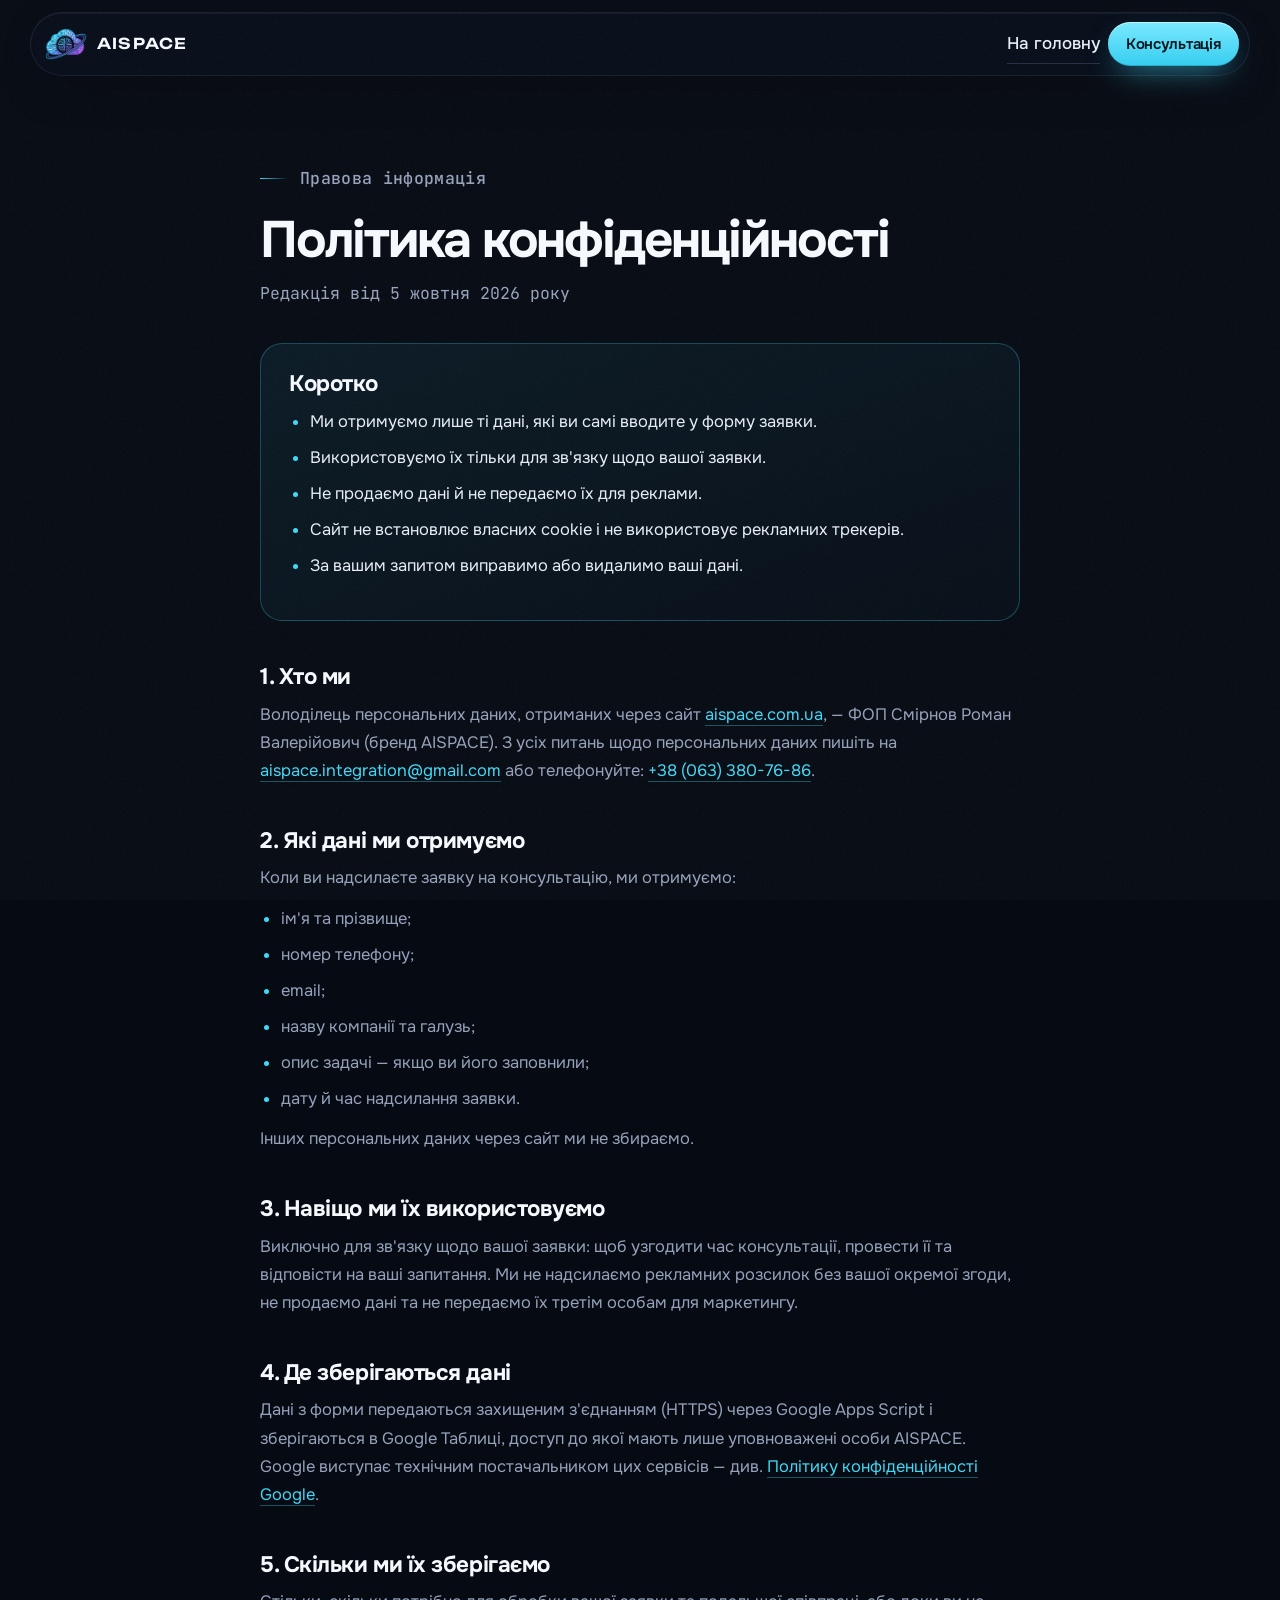
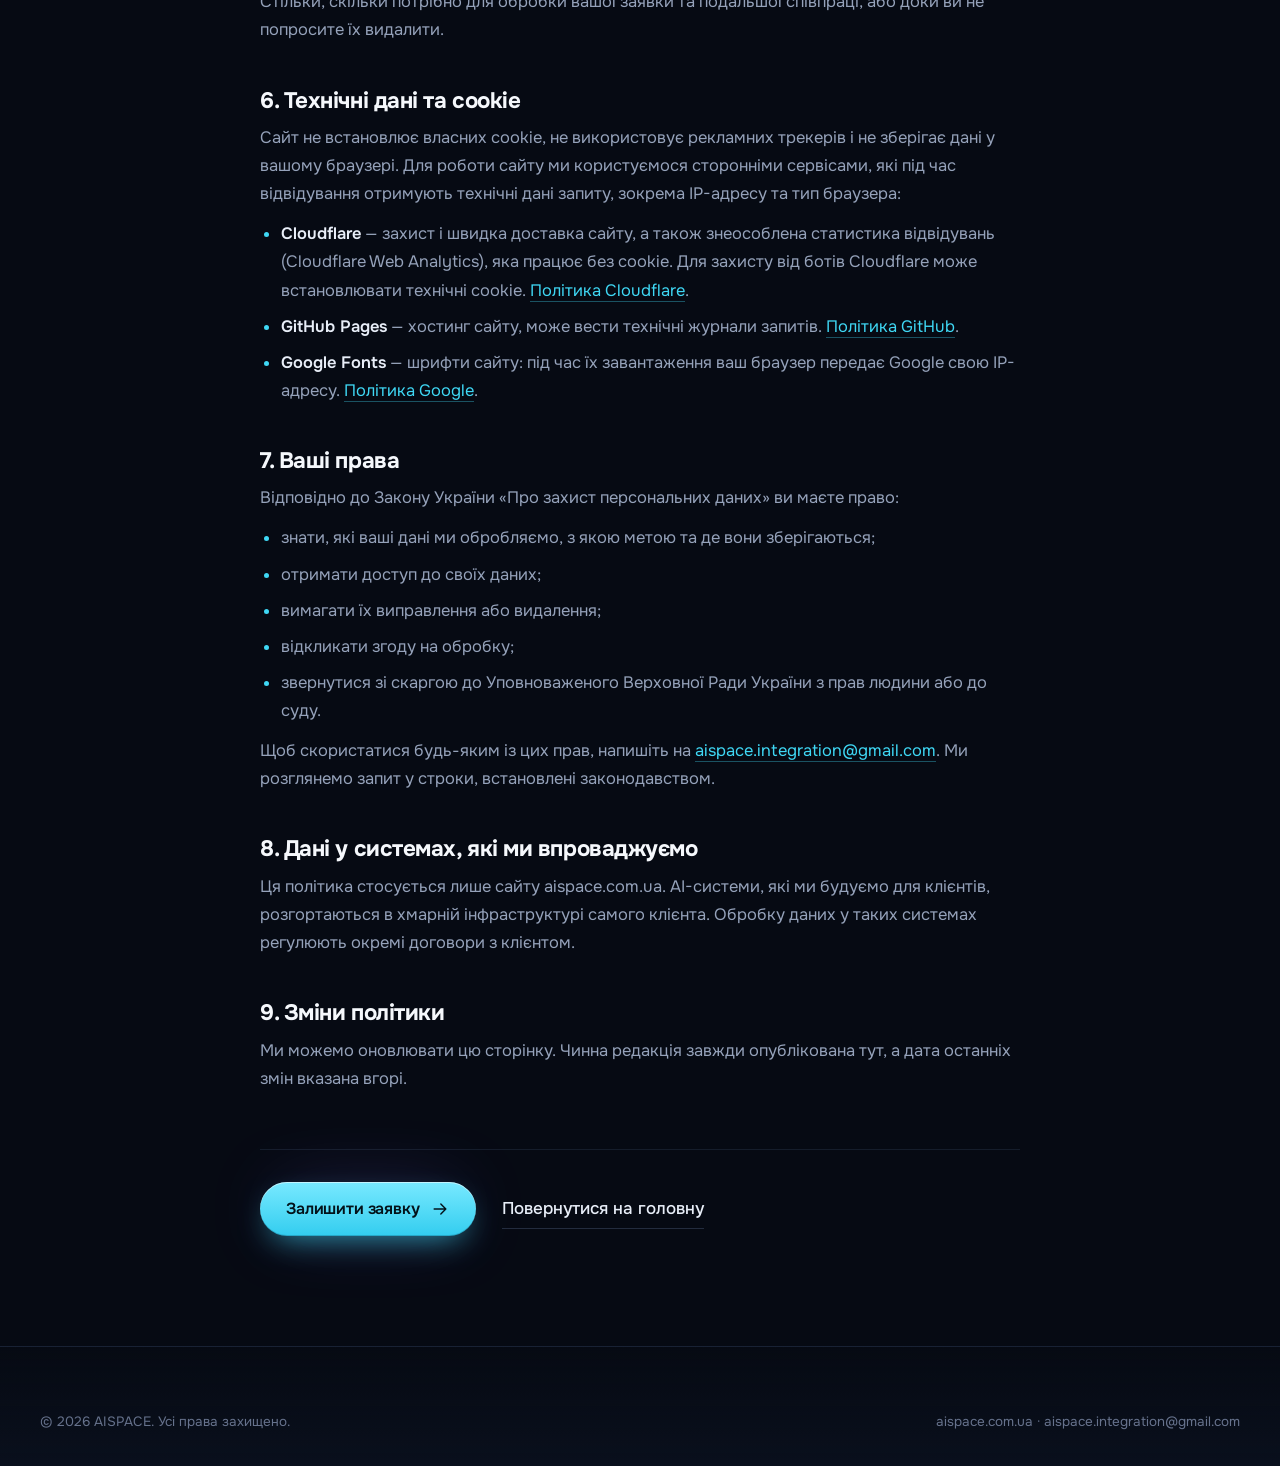
==== privacy.html @ ddb1a16e "Add privacy policy page, 1200x630 OG preview image and CFO metric source - privacy.html: what data t" ====
<!DOCTYPE html>
<html lang="uk">
<head>
  <meta charset="UTF-8">
  <meta name="viewport" content="width=device-width, initial-scale=1, viewport-fit=cover">

  <title>Політика конфіденційності | AISPACE</title>
  <meta name="description" content="Як AISPACE обробляє персональні дані, які ви залишаєте у формі на сайті aispace.com.ua: які дані, навіщо, де зберігаються та які у вас права.">
  <meta name="robots" content="index, follow">
  <link rel="canonical" href="https://aispace.com.ua/privacy.html">

  <meta property="og:type" content="website">
  <meta property="og:site_name" content="AISPACE">
  <meta property="og:locale" content="uk_UA">
  <meta property="og:url" content="https://aispace.com.ua/privacy.html">
  <meta property="og:title" content="Політика конфіденційності | AISPACE">
  <meta property="og:description" content="Які дані ми отримуємо через форму на сайті, навіщо, де вони зберігаються та які у вас права.">
  <meta property="og:image" content="https://aispace.com.ua/assets/og-image.jpg">
  <meta property="og:image:width" content="1200">
  <meta property="og:image:height" content="630">
  <meta name="twitter:card" content="summary_large_image">

  <link rel="apple-touch-icon" sizes="180x180" href="/apple-touch-icon.png">
  <link rel="icon" type="image/png" sizes="32x32" href="/favicon-32x32.png">
  <link rel="icon" type="image/png" sizes="16x16" href="/favicon-16x16.png">
  <link rel="manifest" href="/site.webmanifest">
  <meta name="theme-color" content="#060a13">

  <link rel="preconnect" href="https://fonts.googleapis.com">
  <link rel="preconnect" href="https://fonts.gstatic.com" crossorigin>
  <link href="https://fonts.googleapis.com/css2?family=JetBrains+Mono:wght@400;500&family=Onest:wght@400;500;600;700&family=Unbounded:wght@500;600&display=swap" rel="stylesheet">
  <link rel="stylesheet" href="assets/styles.css">
</head>
<body>
  <a class="skip-link" href="#main">Перейти до змісту</a>
  <div class="grain" aria-hidden="true"></div>

  <header class="site-header is-scrolled" id="header">
    <div class="nav-shell">
      <a class="brand" href="/" aria-label="AISPACE — на головну">
        <img src="assets/logo-mark.webp" width="42" height="31" alt="">
        <span>AISPACE</span>
      </a>
      <div class="nav-actions">
        <a class="link-arrow legal-back" href="/">На головну</a>
        <a class="btn btn-primary btn-sm" href="/#cta">Консультація</a>
      </div>
    </div>
  </header>

  <main id="main" class="legal">
    <div class="legal-wrap">
      <p class="eyebrow">Правова інформація</p>
      <h1>Політика конфіденційності</h1>
      <p class="legal-updated">Редакція від 5 жовтня 2026 року</p>

      <div class="legal-summary">
        <h2>Коротко</h2>
        <ul>
          <li>Ми отримуємо лише ті дані, які ви самі вводите у форму заявки.</li>
          <li>Використовуємо їх тільки для зв'язку щодо вашої заявки.</li>
          <li>Не продаємо дані й не передаємо їх для реклами.</li>
          <li>Сайт не встановлює власних cookie і не використовує рекламних трекерів.</li>
          <li>За вашим запитом виправимо або видалимо ваші дані.</li>
        </ul>
      </div>

      <h2>1. Хто ми</h2>
      <p>Володілець персональних даних, отриманих через сайт <a href="/">aispace.com.ua</a>, — ФОП Смірнов Роман Валерійович (бренд AISPACE). З усіх питань щодо персональних даних пишіть на <a href="mailto:aispace.integration@gmail.com">aispace.integration@gmail.com</a> або телефонуйте: <a href="tel:+380633807686">+38 (063) 380-76-86</a>.</p>

      <h2>2. Які дані ми отримуємо</h2>
      <p>Коли ви надсилаєте заявку на консультацію, ми отримуємо:</p>
      <ul>
        <li>ім'я та прізвище;</li>
        <li>номер телефону;</li>
        <li>email;</li>
        <li>назву компанії та галузь;</li>
        <li>опис задачі — якщо ви його заповнили;</li>
        <li>дату й час надсилання заявки.</li>
      </ul>
      <p>Інших персональних даних через сайт ми не збираємо.</p>

      <h2>3. Навіщо ми їх використовуємо</h2>
      <p>Виключно для зв'язку щодо вашої заявки: щоб узгодити час консультації, провести її та відповісти на ваші запитання. Ми не надсилаємо рекламних розсилок без вашої окремої згоди, не продаємо дані та не передаємо їх третім особам для маркетингу.</p>

      <h2>4. Де зберігаються дані</h2>
      <p>Дані з форми передаються захищеним з'єднанням (HTTPS) через Google Apps Script і зберігаються в Google Таблиці, доступ до якої мають лише уповноважені особи AISPACE. Google виступає технічним постачальником цих сервісів — див. <a href="https://policies.google.com/privacy?hl=uk" target="_blank" rel="noopener noreferrer">Політику конфіденційності Google</a>.</p>

      <h2>5. Скільки ми їх зберігаємо</h2>
      <p>Стільки, скільки потрібно для обробки вашої заявки та подальшої співпраці, або доки ви не попросите їх видалити.</p>

      <h2>6. Технічні дані та cookie</h2>
      <p>Сайт не встановлює власних cookie, не використовує рекламних трекерів і не зберігає дані у вашому браузері. Для роботи сайту ми користуємося сторонніми сервісами, які під час відвідування отримують технічні дані запиту, зокрема IP-адресу та тип браузера:</p>
      <ul>
        <li><strong>Cloudflare</strong> — захист і швидка доставка сайту, а також знеособлена статистика відвідувань (Cloudflare Web Analytics), яка працює без cookie. Для захисту від ботів Cloudflare може встановлювати технічні cookie. <a href="https://www.cloudflare.com/privacypolicy/" target="_blank" rel="noopener noreferrer">Політика Cloudflare</a>.</li>
        <li><strong>GitHub Pages</strong> — хостинг сайту, може вести технічні журнали запитів. <a href="https://docs.github.com/en/site-policy/privacy-policies/github-general-privacy-statement" target="_blank" rel="noopener noreferrer">Політика GitHub</a>.</li>
        <li><strong>Google Fonts</strong> — шрифти сайту: під час їх завантаження ваш браузер передає Google свою IP-адресу. <a href="https://policies.google.com/privacy?hl=uk" target="_blank" rel="noopener noreferrer">Політика Google</a>.</li>
      </ul>

      <h2>7. Ваші права</h2>
      <p>Відповідно до Закону України «Про захист персональних даних» ви маєте право:</p>
      <ul>
        <li>знати, які ваші дані ми обробляємо, з якою метою та де вони зберігаються;</li>
        <li>отримати доступ до своїх даних;</li>
        <li>вимагати їх виправлення або видалення;</li>
        <li>відкликати згоду на обробку;</li>
        <li>звернутися зі скаргою до Уповноваженого Верховної Ради України з прав людини або до суду.</li>
      </ul>
      <p>Щоб скористатися будь-яким із цих прав, напишіть на <a href="mailto:aispace.integration@gmail.com">aispace.integration@gmail.com</a>. Ми розглянемо запит у строки, встановлені законодавством.</p>

      <h2>8. Дані у системах, які ми впроваджуємо</h2>
      <p>Ця політика стосується лише сайту aispace.com.ua. AI-системи, які ми будуємо для клієнтів, розгортаються в хмарній інфраструктурі самого клієнта. Обробку даних у таких системах регулюють окремі договори з клієнтом.</p>

      <h2>9. Зміни політики</h2>
      <p>Ми можемо оновлювати цю сторінку. Чинна редакція завжди опублікована тут, а дата останніх змін вказана вгорі.</p>

      <div class="legal-actions">
        <a class="btn btn-primary" href="/#cta">Залишити заявку <svg class="icon" viewBox="0 0 24 24" aria-hidden="true"><path d="M5 12h14M13 6l6 6-6 6"/></svg></a>
        <a class="link-arrow" href="/">Повернутися на головну</a>
      </div>
    </div>
  </main>

  <footer class="footer">
    <div class="container">
      <div class="footer-bottom">
        <span>© 2026 AISPACE. Усі права захищено.</span>
        <span><a href="/">aispace.com.ua</a> · <a href="mailto:aispace.integration@gmail.com">aispace.integration@gmail.com</a></span>
      </div>
    </div>
  </footer>
</body>
</html>
---- assets/styles.css ----
/* =========================================================
   AISPACE — redesign 2026 · «Шари власності»
   Vanilla CSS, без фреймворків
   ========================================================= */

:root {
  /* Поверхні — один холодний чорнильно-синій ряд */
  --bg: #060a13;
  --bg-2: #080e1b;
  --surface: #0d1526;
  --surface-2: #111b31;
  --surface-3: #16223c;
  --line: rgba(150, 180, 235, 0.11);
  --line-2: rgba(150, 180, 235, 0.2);

  /* Текст */
  --text: #e8eef8;
  --text-strong: #f5f8fc;
  --muted: #95a2ba;
  --dim: #66728c;

  /* Бренд: один головний акцент (cyan) + violet лише в градієнті логотипу */
  --cyan: #3fd8f5;
  --cyan-soft: rgba(63, 216, 245, 0.12);
  --violet: #8f6bff;
  --signal: #ff8a5c;
  --signal-soft: rgba(255, 138, 92, 0.14);
  --amber: #f3c35a;
  --grad: linear-gradient(100deg, #46dcf7 0%, #6f93ff 52%, #a272ff 100%);

  /* Типографіка (усі шрифти з повною кирилицею) */
  --font: "Onest", system-ui, -apple-system, "Segoe UI", sans-serif;
  --font-display: "Unbounded", "Onest", system-ui, sans-serif;
  --font-mono: "JetBrains Mono", ui-monospace, "Cascadia Mono", monospace;

  /* Форма та рух */
  --r-xl: 30px;
  --r-lg: 22px;
  --r-md: 16px;
  --r-sm: 11px;
  --ease: cubic-bezier(0.2, 0.7, 0.2, 1);
  --ease-out: cubic-bezier(0.16, 1, 0.3, 1);

  /* Шари */
  --z-base: 1;
  --z-header: 50;
  --z-progress: 55;
  --z-mobile-cta: 45;
  --z-grain: 80;

  --gutter: clamp(16px, 4vw, 40px);
  --header-h: 64px;
}

/* ---------- Reset ---------- */
*,
*::before,
*::after {
  box-sizing: border-box;
  margin: 0;
  padding: 0;
}

html {
  background: var(--bg);
  scroll-behavior: smooth;
  scroll-padding-top: 100px;
  -webkit-text-size-adjust: 100%;
}

body {
  min-height: 100dvh;
  font-family: var(--font);
  font-size: 17px;
  line-height: 1.6;
  color: var(--text);
  background: var(--bg);
  -webkit-font-smoothing: antialiased;
  -moz-osx-font-smoothing: grayscale;
  overflow-x: hidden;
  overflow-x: clip;
}

img,
svg {
  display: block;
  max-width: 100%;
}

a {
  color: inherit;
  text-decoration: none;
}

button,
input,
select,
textarea {
  font: inherit;
  color: inherit;
}

button {
  background: none;
  border: 0;
  cursor: pointer;
}

ul,
ol {
  list-style: none;
}

:focus-visible {
  outline: 2px solid var(--cyan);
  outline-offset: 3px;
  border-radius: 8px;
}

::selection {
  background: rgba(63, 216, 245, 0.3);
  color: #fff;
}

.sr-only {
  position: absolute;
  width: 1px;
  height: 1px;
  overflow: hidden;
  clip: rect(0 0 0 0);
  white-space: nowrap;
}

.skip-link {
  position: fixed;
  left: 16px;
  top: -80px;
  z-index: 100;
  padding: 12px 18px;
  border-radius: 12px;
  background: var(--cyan);
  color: #031018;
  font-weight: 600;
  transition: top 0.2s var(--ease);
}

.skip-link:focus {
  top: 16px;
}

.icon {
  width: 1.25em;
  height: 1.25em;
  flex: none;
  fill: none;
  stroke: currentColor;
  stroke-width: 1.7;
  stroke-linecap: round;
  stroke-linejoin: round;
}

/* Плівкове зерно поверх усього — знімає «стерильність» цифрового фону */
.grain {
  position: fixed;
  inset: 0;
  z-index: var(--z-grain);
  pointer-events: none;
  opacity: 0.07;
  background-image: url("data:image/svg+xml,%3Csvg xmlns='http://www.w3.org/2000/svg' width='180' height='180'%3E%3Cfilter id='n'%3E%3CfeTurbulence type='fractalNoise' baseFrequency='.85' numOctaves='3' stitchTiles='stitch'/%3E%3CfeColorMatrix values='0 0 0 0 1 0 0 0 0 1 0 0 0 0 1 0 0 0 .55 0'/%3E%3C/filter%3E%3Crect width='100%25' height='100%25' filter='url(%23n)'/%3E%3C/svg%3E");
}

.container {
  width: min(1200px, 100% - var(--gutter) * 2);
  margin-inline: auto;
}

/* ---------- Типографіка ---------- */
h1,
h2,
h3,
h4 {
  color: var(--text-strong);
  font-weight: 700;
  line-height: 1.06;
  letter-spacing: -0.032em;
  text-wrap: balance;
}

.h-display {
  font-size: clamp(2.2rem, 1.1rem + 3.5vw, 3.95rem);
  letter-spacing: -0.042em;
  line-height: 1.02;
}

.h-section {
  font-size: clamp(2rem, 1.25rem + 2.6vw, 3.35rem);
  letter-spacing: -0.038em;
}

.h-card {
  font-size: clamp(1.45rem, 1.1rem + 1vw, 2rem);
  letter-spacing: -0.03em;
}

.lead {
  max-width: 58ch;
  font-size: clamp(1.04rem, 0.97rem + 0.35vw, 1.22rem);
  line-height: 1.6;
  color: var(--muted);
  text-wrap: pretty;
}

.lead strong {
  color: var(--text);
  font-weight: 600;
}

.grad {
  background: var(--grad);
  -webkit-background-clip: text;
  background-clip: text;
  color: transparent;
  -webkit-box-decoration-break: clone;
  box-decoration-break: clone;
}

.eyebrow {
  display: inline-flex;
  align-items: center;
  gap: 12px;
  font-family: var(--font-mono);
  font-size: 13px;
  font-weight: 500;
  letter-spacing: 0.02em;
  color: var(--muted);
}

.eyebrow::before {
  content: "";
  width: 28px;
  height: 1px;
  background: linear-gradient(90deg, var(--cyan), transparent);
}

.mono {
  font-family: var(--font-mono);
}

/* ---------- Кнопки ---------- */
.btn {
  display: inline-flex;
  align-items: center;
  justify-content: center;
  gap: 10px;
  min-height: 54px;
  padding: 0 26px;
  border-radius: 999px;
  font-size: 16px;
  font-weight: 600;
  letter-spacing: -0.01em;
  white-space: nowrap;
  transition: transform 0.25s var(--ease), box-shadow 0.3s var(--ease), background-color 0.25s, border-color 0.25s, color 0.25s;
}

.btn .icon {
  transition: transform 0.3s var(--ease);
}

.btn:hover .icon {
  transform: translateX(3px);
}

.btn:active {
  transform: translateY(1px) scale(0.98);
}

.btn-primary {
  color: #03121a;
  background: linear-gradient(180deg, #78e9ff 0%, #33cdef 100%);
  box-shadow:
    inset 0 1px 0 rgba(255, 255, 255, 0.55),
    inset 0 -1px 0 rgba(0, 60, 90, 0.25),
    0 12px 32px -12px rgba(63, 216, 245, 0.75),
    0 0 70px -22px rgba(143, 107, 255, 0.9);
}

.btn-primary:hover {
  transform: translateY(-2px);
  box-shadow:
    inset 0 1px 0 rgba(255, 255, 255, 0.6),
    inset 0 -1px 0 rgba(0, 60, 90, 0.25),
    0 18px 40px -12px rgba(63, 216, 245, 0.85),
    0 0 90px -18px rgba(143, 107, 255, 1);
}

.btn-ghost {
  color: var(--text);
  border: 1px solid var(--line-2);
  background: rgba(255, 255, 255, 0.025);
}

.btn-ghost:hover {
  background: rgba(255, 255, 255, 0.06);
  border-color: rgba(150, 180, 235, 0.32);
}

.btn-sm {
  min-height: 44px;
  padding: 0 18px;
  font-size: 15px;
}

.btn[disabled] {
  opacity: 0.7;
  cursor: progress;
  transform: none;
}

.link-arrow {
  display: inline-flex;
  align-items: center;
  gap: 8px;
  font-weight: 500;
  color: var(--text);
  padding-block: 6px;
  border-bottom: 1px solid var(--line-2);
  transition: border-color 0.25s, color 0.25s;
}

.link-arrow:hover {
  color: var(--cyan);
  border-color: var(--cyan);
}

/* ---------- Прогрес скролу ---------- */
.scroll-progress {
  position: fixed;
  inset: 0 0 auto;
  z-index: var(--z-progress);
  height: 2px;
  background: var(--grad);
  transform: scaleX(0);
  transform-origin: 0 50%;
  pointer-events: none;
}

/* ---------- Header: плаваюча «пігулка» ---------- */
.site-header {
  position: fixed;
  inset: 12px 0 auto;
  z-index: var(--z-header);
  pointer-events: none;
}

.nav-shell {
  position: relative;
  pointer-events: auto;
  width: min(1220px, 100% - 24px);
  height: var(--header-h);
  margin-inline: auto;
  display: flex;
  align-items: center;
  justify-content: space-between;
  gap: 16px;
  padding: 0 10px 0 14px;
  border-radius: 999px;
  border: 1px solid transparent;
  transition: background-color 0.35s var(--ease), border-color 0.35s, box-shadow 0.35s, backdrop-filter 0.35s;
}

.site-header.is-scrolled .nav-shell,
.site-header.menu-open .nav-shell {
  background: rgba(9, 14, 27, 0.66);
  border-color: var(--line);
  -webkit-backdrop-filter: blur(18px) saturate(150%);
  backdrop-filter: blur(18px) saturate(150%);
  box-shadow: 0 18px 50px -24px rgba(0, 0, 0, 0.75), inset 0 1px 0 rgba(255, 255, 255, 0.05);
}

.brand {
  display: inline-flex;
  align-items: center;
  gap: 10px;
  font-family: var(--font-display);
  font-size: 15px;
  font-weight: 600;
  letter-spacing: 0.08em;
  color: var(--text-strong);
}

.brand img {
  width: 42px;
  height: auto;
}

.nav-links {
  display: flex;
  align-items: center;
  gap: 2px;
}

.nav-links a {
  display: block;
  padding: 9px 14px;
  border-radius: 999px;
  font-size: 15px;
  font-weight: 500;
  color: var(--muted);
  transition: color 0.2s, background-color 0.2s;
}

.nav-links a:hover,
.nav-links a.is-active {
  color: var(--text-strong);
  background: rgba(255, 255, 255, 0.055);
}

.nav-actions {
  display: flex;
  align-items: center;
  gap: 8px;
}

.nav-toggle {
  display: none;
  width: 44px;
  height: 44px;
  border-radius: 50%;
  align-items: center;
  justify-content: center;
  border: 1px solid var(--line-2);
  background: rgba(255, 255, 255, 0.03);
}

.nav-toggle span {
  position: relative;
  width: 18px;
  height: 1.6px;
  background: currentColor;
  border-radius: 2px;
  transition: background-color 0.2s;
}

.nav-toggle span::before,
.nav-toggle span::after {
  content: "";
  position: absolute;
  left: 0;
  width: 18px;
  height: 1.6px;
  background: currentColor;
  border-radius: 2px;
  transition: transform 0.3s var(--ease);
}

.nav-toggle span::before {
  transform: translateY(-6px);
}

.nav-toggle span::after {
  transform: translateY(6px);
}

.nav-toggle[aria-expanded="true"] span {
  background: transparent;
}

.nav-toggle[aria-expanded="true"] span::before {
  transform: rotate(45deg);
}

.nav-toggle[aria-expanded="true"] span::after {
  transform: rotate(-45deg);
}

@media (max-width: 960px) {
  .nav-toggle {
    display: inline-flex;
  }

  .nav-links {
    position: absolute;
    top: calc(100% + 10px);
    left: 0;
    right: 0;
    flex-direction: column;
    align-items: stretch;
    gap: 2px;
    padding: 10px;
    border-radius: 24px;
    background: rgba(9, 14, 27, 0.94);
    border: 1px solid var(--line);
    -webkit-backdrop-filter: blur(18px);
    backdrop-filter: blur(18px);
    box-shadow: 0 30px 60px -30px rgba(0, 0, 0, 0.9);
    opacity: 0;
    visibility: hidden;
    transform: translateY(-8px);
    transition: opacity 0.25s var(--ease), transform 0.3s var(--ease), visibility 0.25s;
  }

  .nav-links.is-open {
    opacity: 1;
    visibility: visible;
    transform: none;
  }

  .nav-links a {
    padding: 14px 16px;
    font-size: 17px;
    border-radius: 14px;
  }
}

@media (max-width: 420px) {
  .brand span {
    display: none;
  }
}

/* ---------- Секції ---------- */
.section {
  position: relative;
  padding: clamp(88px, 10vw, 148px) 0 clamp(96px, 11vw, 160px);
  overflow-x: clip;
}

.section-head {
  display: grid;
  grid-template-columns: minmax(0, 1.1fr) minmax(0, 0.9fr);
  align-items: end;
  gap: 24px 56px;
  margin-bottom: clamp(44px, 5vw, 72px);
}

.section-head .eyebrow {
  margin-bottom: 22px;
}

.section-head .lead {
  padding-bottom: 6px;
}

@media (max-width: 860px) {
  .section-head {
    grid-template-columns: 1fr;
  }
}

/* Тонка межа між «розділами» замість різких змін фону */
.section-divider {
  height: 1px;
  background: linear-gradient(90deg, transparent, var(--line-2) 20%, var(--line-2) 80%, transparent);
}

/* ---------- Reveal ---------- */
.js [data-reveal] {
  opacity: 0;
  transform: translateY(26px);
  transition: opacity 0.9s var(--ease-out), transform 0.9s var(--ease-out);
  transition-delay: calc(var(--d, 0) * 90ms);
}

.js [data-reveal].is-in {
  opacity: 1;
  transform: none;
}

/* Перший екран не чекає на JS: чиста CSS-анімація появи */
.js .hero [data-reveal] {
  opacity: 1;
  transform: none;
  transition: none;
  animation: rise 0.9s var(--ease-out) both;
  animation-delay: calc(var(--d, 0) * 90ms + 80ms);
}

@keyframes rise {
  from {
    opacity: 0;
    transform: translateY(22px);
  }
}

/* ---------- Spotlight-рамка, що світиться під курсором ---------- */
.spot {
  position: relative;
  --sx: 50%;
  --sy: 0%;
}

.spot::after {
  content: "";
  position: absolute;
  inset: 0;
  border-radius: inherit;
  padding: 1px;
  background: radial-gradient(420px circle at var(--sx) var(--sy), rgba(63, 216, 245, 0.55), transparent 42%);
  -webkit-mask: linear-gradient(#000 0 0) content-box, linear-gradient(#000 0 0);
  -webkit-mask-composite: xor;
  mask-composite: exclude;
  opacity: 0;
  transition: opacity 0.35s;
  pointer-events: none;
}

.spot:hover::after {
  opacity: 1;
}

/* =========================================================
   HERO
   ========================================================= */
.hero {
  position: relative;
  padding: clamp(118px, 13vw, 168px) 0 clamp(64px, 7vw, 96px);
  overflow: hidden;
  overflow: clip;
  isolation: isolate;
}

.hero-bg {
  position: absolute;
  inset: 0;
  z-index: -1;
  pointer-events: none;
}

.blob {
  position: absolute;
  border-radius: 50%;
  will-change: transform;
}

.blob-a {
  width: 760px;
  height: 760px;
  right: -14%;
  top: -22%;
  background: radial-gradient(circle, rgba(63, 216, 245, 0.26), transparent 62%);
  animation: drift-a 22s ease-in-out infinite alternate;
}

.blob-b {
  width: 640px;
  height: 640px;
  left: -18%;
  bottom: -30%;
  background: radial-gradient(circle, rgba(143, 107, 255, 0.2), transparent 62%);
  animation: drift-b 26s ease-in-out infinite alternate;
}

@keyframes drift-a {
  to {
    transform: translate3d(-90px, 70px, 0) scale(1.08);
  }
}

@keyframes drift-b {
  to {
    transform: translate3d(110px, -60px, 0) scale(1.12);
  }
}

/* Перспективна «підлога» з сітки — додає глибину першому екрану */
.grid-floor {
  position: absolute;
  left: -30%;
  right: -30%;
  bottom: -6%;
  height: 62%;
  background-image:
    linear-gradient(rgba(120, 165, 235, 0.13) 1px, transparent 1px),
    linear-gradient(90deg, rgba(120, 165, 235, 0.13) 1px, transparent 1px);
  background-size: 68px 68px;
  transform: perspective(620px) rotateX(64deg);
  transform-origin: 50% 0%;
  -webkit-mask-image: radial-gradient(ellipse 60% 70% at 50% 8%, #000 10%, transparent 70%);
  mask-image: radial-gradient(ellipse 60% 70% at 50% 8%, #000 10%, transparent 70%);
}

.hero-bg::after {
  content: "";
  position: absolute;
  inset: auto 0 0;
  height: 180px;
  background: linear-gradient(transparent, var(--bg));
}

.hero-grid {
  display: grid;
  grid-template-columns: minmax(0, 1.02fr) minmax(0, 0.98fr);
  align-items: center;
  gap: clamp(28px, 4vw, 56px);
}

.hero-copy {
  position: relative;
  z-index: 2;
}

.chip {
  display: inline-flex;
  align-items: center;
  gap: 10px;
  padding: 7px 15px 7px 11px;
  border-radius: 999px;
  border: 1px solid var(--line-2);
  background: rgba(255, 255, 255, 0.03);
  font-size: 14px;
  font-weight: 500;
  color: var(--muted);
}

.pulse-dot {
  position: relative;
  width: 8px;
  height: 8px;
  border-radius: 50%;
  background: var(--cyan);
  flex: none;
}

.pulse-dot::after {
  content: "";
  position: absolute;
  inset: 0;
  border-radius: 50%;
  background: var(--cyan);
  animation: ping 2.4s var(--ease-out) infinite;
}

@keyframes ping {
  0% {
    transform: scale(1);
    opacity: 0.7;
  }

  80%,
  100% {
    transform: scale(3.2);
    opacity: 0;
  }
}

.hero h1 {
  margin: 26px 0 26px;
}

.hero .lead {
  max-width: 54ch;
}

.hero-actions {
  display: flex;
  flex-wrap: wrap;
  align-items: center;
  gap: 18px 26px;
  margin-top: 36px;
}

.own-list {
  display: grid;
  grid-template-columns: repeat(3, minmax(0, 1fr));
  gap: 20px;
  margin-top: 48px;
  padding-top: 24px;
  border-top: 1px solid var(--line);
}

.own-list li {
  display: flex;
  flex-direction: column;
  gap: 6px;
  font-size: 14.5px;
  line-height: 1.5;
  color: var(--muted);
}

.own-list strong {
  display: inline-flex;
  align-items: center;
  gap: 8px;
  font-size: 15.5px;
  font-weight: 600;
  color: var(--text-strong);
}

.own-list strong .icon {
  color: var(--cyan);
}

/* ---------- Hero visual: шари системи в 3D ---------- */
.hero-visual {
  position: relative;
  height: 600px;
  perspective: 1500px;
  font-size: 13px;
}

.scene {
  position: absolute;
  inset: 0;
  transform-style: preserve-3d;
  transform: rotateX(calc(9deg - var(--my, 0) * 5deg)) rotateY(calc(-18deg + var(--mx, 0) * 7deg)) rotateZ(1.5deg);
}

.layer {
  position: absolute;
  transform-style: preserve-3d;
  transform: translate3d(
    calc(var(--mx, 0) * var(--z) * -0.07px),
    calc(var(--my, 0) * var(--z) * -0.07px),
    calc(var(--z) * var(--spread, 1) * 1px)
  );
}

.float {
  animation: float 7s ease-in-out infinite;
  animation-delay: var(--fd, 0s);
}

@keyframes float {
  50% {
    transform: translateY(-9px);
  }
}

.ui-card {
  position: relative;
  border-radius: 18px;
  padding: 1.35em;
  background: linear-gradient(165deg, rgba(30, 45, 78, 0.94), rgba(12, 19, 36, 0.96));
  border: 1px solid rgba(160, 190, 255, 0.15);
  box-shadow:
    0 40px 70px -34px rgba(0, 0, 0, 0.85),
    0 18px 40px -26px rgba(15, 80, 140, 0.6),
    inset 0 1px 0 rgba(255, 255, 255, 0.08);
  color: var(--text);
}

.ui-head {
  display: flex;
  align-items: center;
  justify-content: space-between;
  gap: 12px;
  margin-bottom: 1.1em;
}

.ui-title {
  font-weight: 600;
  font-size: 1.08em;
  color: var(--text-strong);
  letter-spacing: -0.01em;
}

.ui-meta {
  font-family: var(--font-mono);
  font-size: 0.84em;
  color: var(--dim);
}

.tag {
  display: inline-flex;
  align-items: center;
  gap: 6px;
  padding: 0.28em 0.7em;
  border-radius: 7px;
  font-family: var(--font-mono);
  font-size: 0.8em;
  font-weight: 500;
  letter-spacing: 0.01em;
  white-space: nowrap;
  background: var(--cyan-soft);
  color: var(--cyan);
}

.tag-signal {
  background: var(--signal-soft);
  color: var(--signal);
}

.tag-amber {
  background: rgba(243, 195, 90, 0.13);
  color: var(--amber);
}

.tag-ghost {
  background: rgba(255, 255, 255, 0.05);
  color: var(--muted);
}

/* Шар 0 — периметр «Ваш Google Cloud» */
.cloud-frame {
  inset: 0 2% 3% 4%;
  border-radius: 30px;
  border: 1.5px dashed rgba(63, 216, 245, 0.38);
  background:
    radial-gradient(120% 80% at 80% 0%, rgba(63, 216, 245, 0.07), transparent 60%),
    linear-gradient(160deg, rgba(20, 34, 62, 0.42), rgba(10, 16, 30, 0.3));
  padding: 1.4em 1.6em;
}

.cloud-label {
  display: flex;
  align-items: center;
  gap: 10px;
  font-family: var(--font-mono);
  font-size: 0.92em;
  color: var(--cyan);
}

.cloud-label .icon {
  width: 1.4em;
  height: 1.4em;
}

.cloud-label em {
  font-style: normal;
  color: var(--dim);
}

.bq-table {
  position: absolute;
  left: 1.6em;
  right: 1.6em;
  bottom: 1.4em;
  font-family: var(--font-mono);
  font-size: 0.8em;
  color: var(--dim);
}

.bq-table .bq-title {
  display: flex;
  align-items: center;
  gap: 8px;
  margin-bottom: 0.7em;
  color: var(--muted);
}

.bq-row {
  display: grid;
  grid-template-columns: 1.1fr 1.3fr 0.6fr 1fr;
  gap: 10px;
  padding: 0.5em 0;
  border-top: 1px solid rgba(150, 180, 235, 0.09);
}

.bq-row span:nth-child(3) {
  color: var(--text);
}

/* Шар 1 — картка оцінки розмови */
.card-score {
  top: 15%;
  left: 13%;
  width: 64%;
}

.score-ring {
  --v: 86;
  position: relative;
  width: 3.9em;
  height: 3.9em;
  flex: none;
  border-radius: 50%;
  background: conic-gradient(var(--cyan) calc(var(--v) * 1%), rgba(255, 255, 255, 0.08) 0);
  display: grid;
  place-items: center;
  font-family: var(--font-display);
  font-weight: 600;
  font-size: 1em;
  color: var(--text-strong);
}

.score-ring::before {
  content: "";
  position: absolute;
  inset: 4px;
  border-radius: 50%;
  background: #111c33;
}

.score-ring span {
  position: relative;
}

.crit {
  display: grid;
  gap: 0.75em;
}

.crit-row {
  display: grid;
  grid-template-columns: minmax(0, 1fr) 34% 2.6em;
  align-items: center;
  gap: 10px;
  font-size: 0.95em;
  color: var(--muted);
}

.crit-row b {
  font-family: var(--font-mono);
  font-weight: 500;
  font-size: 0.92em;
  text-align: right;
  color: var(--text);
}

.bar {
  height: 6px;
  border-radius: 6px;
  background: rgba(255, 255, 255, 0.07);
  overflow: hidden;
}

.bar i {
  display: block;
  height: 100%;
  width: calc(var(--v) * 1%);
  border-radius: inherit;
  background: linear-gradient(90deg, #2bbfe3, var(--cyan));
}

.bar.is-mid i {
  background: linear-gradient(90deg, #d79f2f, var(--amber));
}

.rec {
  display: flex;
  gap: 10px;
  margin-top: 1.1em;
  padding: 0.85em 1em;
  border-radius: 12px;
  background: rgba(63, 216, 245, 0.07);
  border: 1px solid rgba(63, 216, 245, 0.16);
  font-size: 0.95em;
  line-height: 1.45;
  color: var(--text);
}

.rec .icon {
  color: var(--cyan);
  margin-top: 1px;
}

/* Шар 2 — транскрипт */
.card-transcript {
  bottom: 5%;
  left: -1%;
  width: 52%;
}

.wave {
  display: flex;
  align-items: center;
  gap: 3px;
  height: 2.4em;
  margin-bottom: 0.9em;
}

.wave i {
  flex: 1;
  height: calc(var(--h) * 1%);
  min-height: 3px;
  border-radius: 3px;
  background: linear-gradient(180deg, var(--cyan), rgba(63, 216, 245, 0.3));
  transform-origin: 50% 50%;
  animation: wave 1.8s ease-in-out infinite;
  animation-delay: calc(var(--i) * -0.13s);
}

.wave i.is-hot {
  background: linear-gradient(180deg, var(--signal), rgba(255, 138, 92, 0.35));
}

@keyframes wave {
  50% {
    transform: scaleY(0.55);
  }
}

.line {
  font-size: 0.95em;
  line-height: 1.5;
  color: var(--muted);
}

.line + .line {
  margin-top: 0.55em;
}

.line b {
  font-weight: 600;
  color: var(--text);
}

.line mark {
  background: linear-gradient(transparent 8%, var(--signal-soft) 8%, var(--signal-soft) 92%, transparent 92%);
  color: #ffd2c0;
  padding: 0 2px;
  border-bottom: 1px dashed rgba(255, 138, 92, 0.6);
}

.line-tag {
  margin-top: 0.7em;
}

/* Шар 3 — алерт AI Guard */
.card-alert {
  top: 3%;
  right: -3%;
  width: 50%;
  border-color: rgba(255, 138, 92, 0.3);
  box-shadow:
    0 40px 70px -34px rgba(0, 0, 0, 0.85),
    0 20px 50px -28px rgba(255, 110, 70, 0.55),
    inset 0 1px 0 rgba(255, 255, 255, 0.08);
}

.alert-top {
  display: flex;
  align-items: center;
  gap: 10px;
  margin-bottom: 0.8em;
}

.alert-ico {
  width: 2.3em;
  height: 2.3em;
  display: grid;
  place-items: center;
  border-radius: 10px;
  background: var(--signal-soft);
  color: var(--signal);
}

.alert-ico .icon {
  width: 1.3em;
  height: 1.3em;
}

.alert-title {
  font-weight: 600;
  color: var(--text-strong);
  font-size: 1.04em;
  line-height: 1.3;
}

.alert-text {
  font-size: 0.93em;
  line-height: 1.45;
  color: var(--muted);
}

.alert-foot {
  display: flex;
  align-items: center;
  gap: 8px;
  margin-top: 0.85em;
  font-family: var(--font-mono);
  font-size: 0.8em;
  color: var(--dim);
}

.alert-foot .icon {
  color: var(--cyan);
}

/* Шар 4 — чип критеріїв */
.chip-criteria {
  bottom: 23%;
  right: 1%;
  display: inline-flex;
  align-items: center;
  gap: 10px;
  padding: 0.75em 1.1em;
  border-radius: 14px;
  background: rgba(14, 24, 44, 0.95);
  border: 1px solid rgba(63, 216, 245, 0.3);
  box-shadow: 0 24px 50px -24px rgba(0, 0, 0, 0.9), 0 0 40px -16px rgba(63, 216, 245, 0.55);
  font-size: 0.95em;
  font-weight: 500;
  white-space: nowrap;
}

.chip-criteria .icon {
  color: var(--cyan);
}

.visual-caption {
  position: absolute;
  right: 4%;
  bottom: -6px;
  font-family: var(--font-mono);
  font-size: 11.5px;
  color: var(--dim);
}

@media (max-width: 1080px) {
  .hero-grid {
    grid-template-columns: 1fr;
  }

  .hero-visual {
    height: 560px;
    max-width: 640px;
    width: 100%;
    margin: 12px auto 0;
  }
}

@media (max-width: 640px) {
  .own-list {
    grid-template-columns: 1fr;
    gap: 16px;
  }

  .hero-actions .btn {
    width: 100%;
  }

  .hero-visual {
    height: 132vw;
    max-height: 520px;
    min-height: 430px;
    font-size: clamp(9.4px, 2.75vw, 12px);
    perspective: 1100px;
  }

  .scene {
    transform: rotateX(calc(6deg - var(--my, 0) * 4deg)) rotateY(calc(-5deg + var(--mx, 0) * 4deg));
  }

  .cloud-frame {
    inset: 6% 3% 3% 3%;
  }

  .card-score {
    top: 18%;
    left: 7%;
    width: 84%;
  }

  .card-alert {
    top: 0;
    right: 4%;
    width: 68%;
  }

  .card-transcript {
    left: 6%;
    width: 68%;
    bottom: 3%;
  }

  .chip-criteria {
    bottom: 31%;
    right: 3%;
  }

  .bq-table {
    display: none;
  }

  .visual-caption {
    display: none;
  }
}

/* ---------- Смуга стеку ---------- */
.stack-strip {
  position: relative;
  border-block: 1px solid var(--line);
  background: linear-gradient(180deg, rgba(13, 21, 38, 0.5), rgba(6, 10, 19, 0.2));
}

.stack-strip .container {
  display: grid;
  grid-template-columns: minmax(0, 300px) minmax(0, 1fr);
  align-items: center;
  gap: 32px;
  padding-block: 26px;
}

.stack-strip p {
  font-size: 14.5px;
  line-height: 1.5;
  color: var(--muted);
}

.stack-strip p strong {
  color: var(--text);
  font-weight: 600;
}

.marquee {
  overflow: hidden;
  -webkit-mask-image: linear-gradient(90deg, transparent, #000 9%, #000 91%, transparent);
  mask-image: linear-gradient(90deg, transparent, #000 9%, #000 91%, transparent);
}

.marquee-track {
  display: flex;
  width: max-content;
  animation: marquee 46s linear infinite;
}

.marquee:hover .marquee-track {
  animation-play-state: paused;
}

.marquee-track ul {
  display: flex;
  align-items: center;
  gap: 44px;
  padding-right: 44px;
}

.marquee-track li {
  display: inline-flex;
  align-items: center;
  gap: 12px;
  font-family: var(--font-mono);
  font-size: 15px;
  color: #b7c3d9;
  white-space: nowrap;
}

.marquee-track li::before {
  content: "";
  width: 6px;
  height: 6px;
  border-radius: 2px;
  background: var(--cyan);
  opacity: 0.7;
  transform: rotate(45deg);
}

@keyframes marquee {
  to {
    transform: translateX(-50%);
  }
}

@media (max-width: 760px) {
  .stack-strip .container {
    grid-template-columns: 1fr;
    gap: 16px;
    padding-block: 22px;
  }
}

/* =========================================================
   01 · Відмінність: порівняння
   ========================================================= */
.compare {
  position: relative;
  isolation: isolate;
}

.compare::before {
  content: "";
  position: absolute;
  z-index: -1;
  right: -6%;
  top: 10%;
  width: 52%;
  height: 80%;
  background: radial-gradient(closest-side, rgba(63, 216, 245, 0.16), transparent);
  pointer-events: none;
}

.c-row {
  display: grid;
  grid-template-columns: minmax(0, 0.95fr) minmax(0, 1fr) minmax(0, 1.12fr);
}

.c-row > div {
  padding: 22px 26px;
  border-top: 1px solid var(--line);
  font-size: 16px;
  line-height: 1.5;
}

.c-label {
  font-weight: 600;
  color: var(--text-strong);
}

.c-saas {
  display: flex;
  gap: 12px;
  color: var(--dim);
}

.c-saas .icon {
  color: var(--dim);
  margin-top: 2px;
}

.c-us {
  display: flex;
  gap: 12px;
  color: var(--text);
  background: linear-gradient(180deg, rgba(63, 216, 245, 0.07), rgba(63, 216, 245, 0.045));
  border-left: 1px solid rgba(63, 216, 245, 0.28);
  border-right: 1px solid rgba(63, 216, 245, 0.28);
  border-top-color: rgba(63, 216, 245, 0.14) !important;
}

.c-us .icon {
  color: var(--cyan);
  margin-top: 2px;
}

.c-head > div {
  border-top: 0;
  padding-block: 18px;
  font-family: var(--font-mono);
  font-size: 13.5px;
  color: var(--muted);
}

.c-head .c-us {
  border-top: 1px solid rgba(63, 216, 245, 0.28) !important;
  border-radius: 20px 20px 0 0;
  align-items: center;
  gap: 10px;
  padding-block: 20px;
  font-family: var(--font-display);
  font-size: 15px;
  font-weight: 600;
  letter-spacing: 0.06em;
  color: var(--text-strong);
  background: linear-gradient(180deg, rgba(63, 216, 245, 0.16), rgba(63, 216, 245, 0.07));
}

.c-head .c-us img {
  width: 34px;
}

.c-row:last-child .c-us {
  border-bottom: 1px solid rgba(63, 216, 245, 0.28);
  border-radius: 0 0 20px 20px;
  box-shadow: 0 30px 60px -40px rgba(63, 216, 245, 0.6);
}

.c-row:last-child > div:not(.c-us) {
  border-bottom: 1px solid var(--line);
}

@media (max-width: 760px) {
  .c-row {
    grid-template-columns: 1fr 1fr;
    gap: 0;
  }

  .c-row > div {
    padding: 14px 14px;
    font-size: 14.5px;
  }

  .c-label {
    grid-column: 1 / -1;
    padding-top: 22px !important;
    padding-bottom: 8px !important;
    font-size: 16px !important;
  }

  .c-row:not(.c-head) .c-saas,
  .c-row:not(.c-head) .c-us {
    border-top: 0;
  }

  .c-head .c-label {
    display: none;
  }

  .c-head > div {
    font-size: 12.5px;
  }

  .c-us {
    border-radius: 14px !important;
    border: 1px solid rgba(63, 216, 245, 0.25) !important;
  }

  .c-head .c-us {
    font-size: 12.5px;
  }

  .c-head .c-us img {
    width: 26px;
  }

  .c-saas .icon,
  .c-us .icon {
    display: none;
  }

  .c-row:last-child > div:not(.c-us) {
    border-bottom: 0;
  }
}

.principles {
  display: grid;
  grid-template-columns: repeat(2, minmax(0, 1fr));
  gap: 18px;
  margin-top: 56px;
}

.principle {
  display: grid;
  grid-template-columns: auto 1fr;
  gap: 20px;
  padding: 30px;
  border-radius: var(--r-lg);
  background: linear-gradient(160deg, var(--surface-2), var(--surface));
  border: 1px solid var(--line);
}

.principle-ico {
  width: 52px;
  height: 52px;
  display: grid;
  place-items: center;
  border-radius: 15px;
  background: var(--cyan-soft);
  color: var(--cyan);
}

.principle-ico .icon {
  width: 26px;
  height: 26px;
}

.principle h3 {
  font-size: 20px;
  margin-bottom: 8px;
  letter-spacing: -0.02em;
}

.principle p {
  color: var(--muted);
  font-size: 15.5px;
}

@media (max-width: 760px) {
  .principles {
    grid-template-columns: 1fr;
  }

  .principle {
    padding: 24px;
    grid-template-columns: 1fr;
    gap: 16px;
  }
}

/* =========================================================
   02 · Для кого: картки, що лягають шарами
   ========================================================= */
.segments {
  display: grid;
  gap: 28px;
}

.seg-card {
  position: sticky;
  top: calc(104px + var(--i) * 22px);
  display: grid;
  grid-template-columns: minmax(0, 1fr) minmax(0, 1fr);
  gap: clamp(28px, 4vw, 56px);
  align-items: center;
  min-height: 480px;
  padding: clamp(28px, 4vw, 52px);
  border-radius: var(--r-xl);
  background:
    radial-gradient(70% 90% at 100% 0%, var(--tint, rgba(63, 216, 245, 0.1)), transparent 60%),
    linear-gradient(165deg, #121d35 0%, #0b1324 100%);
  border: 1px solid var(--line-2);
  box-shadow: 0 -24px 60px -30px rgba(0, 0, 0, 0.9), inset 0 1px 0 rgba(255, 255, 255, 0.06);
  overflow: hidden;
}

.seg-card:nth-child(2) {
  --tint: rgba(143, 107, 255, 0.13);
}

.seg-card:nth-child(3) {
  --tint: rgba(80, 220, 190, 0.1);
}

.seg-index {
  display: flex;
  align-items: center;
  justify-content: space-between;
  margin-bottom: 30px;
}

.seg-name {
  display: inline-flex;
  align-items: center;
  gap: 12px;
  font-weight: 600;
  font-size: 16px;
  color: var(--text-strong);
}

.seg-name .ico-box {
  width: 44px;
  height: 44px;
  display: grid;
  place-items: center;
  border-radius: 13px;
  background: rgba(255, 255, 255, 0.05);
  border: 1px solid var(--line-2);
  color: var(--cyan);
}

.seg-num {
  font-family: var(--font-mono);
  font-size: 13px;
  color: var(--dim);
}

.seg-card h3 {
  margin-bottom: 16px;
}

.seg-card > div > p {
  color: var(--muted);
  max-width: 46ch;
}

.check-list {
  display: grid;
  gap: 12px;
  margin-top: 26px;
}

.check-list li {
  display: flex;
  gap: 12px;
  font-size: 15.5px;
  line-height: 1.45;
  color: var(--text);
}

.check-list .icon {
  color: var(--cyan);
  margin-top: 1px;
}

.mock {
  font-size: 13.5px;
}

.mock .ui-card {
  padding: 1.5em;
}

.mock-stack {
  position: relative;
  padding: 0 0 28px 28px;
}

.mock-stack::before {
  content: "";
  position: absolute;
  inset: 28px 28px 0 0;
  border-radius: 18px;
  border: 1px solid var(--line);
  background: rgba(20, 32, 58, 0.45);
  transform: translate(-28px, 0);
}

.skill {
  display: grid;
  grid-template-columns: minmax(0, 1fr) auto;
  gap: 6px 12px;
  padding: 0.9em 0;
  border-top: 1px solid rgba(150, 180, 235, 0.09);
}

.skill:first-of-type {
  border-top: 0;
  padding-top: 0;
}

.skill .bar {
  grid-column: 1 / -1;
}

.skill span {
  color: var(--muted);
}

.skill b {
  font-family: var(--font-mono);
  font-weight: 500;
  font-size: 0.92em;
}

.up {
  color: var(--cyan);
}

.funnel {
  display: grid;
  gap: 0.6em;
}

.funnel-row {
  display: grid;
  grid-template-columns: 7.6em minmax(0, 1fr);
  align-items: center;
  gap: 12px;
  color: var(--muted);
}

.funnel-row .bar {
  height: 1.7em;
  border-radius: 8px;
}

.funnel-row .bar i {
  background: linear-gradient(90deg, rgba(143, 107, 255, 0.55), rgba(111, 147, 255, 0.85));
}

.funnel-row.is-drop .bar i {
  background: linear-gradient(90deg, rgba(255, 138, 92, 0.45), rgba(255, 138, 92, 0.85));
}

.insight {
  margin-top: 1.2em;
  padding: 1em 1.1em;
  border-radius: 12px;
  background: rgba(143, 107, 255, 0.09);
  border: 1px solid rgba(143, 107, 255, 0.22);
  line-height: 1.45;
}

.insight small {
  display: block;
  margin-bottom: 4px;
  font-family: var(--font-mono);
  font-size: 0.82em;
  color: #b7a6ff;
}

.talk {
  margin-bottom: 1.2em;
}

.talk-bar {
  display: flex;
  height: 0.9em;
  border-radius: 6px;
  overflow: hidden;
  margin: 0.6em 0 0.5em;
}

.talk-bar i:first-child {
  width: 38%;
  background: rgba(80, 220, 190, 0.85);
}

.talk-bar i:last-child {
  flex: 1;
  background: rgba(63, 216, 245, 0.35);
}

.talk-legend {
  display: flex;
  justify-content: space-between;
  font-family: var(--font-mono);
  font-size: 0.85em;
  color: var(--dim);
}

.chips {
  display: flex;
  flex-wrap: wrap;
  gap: 8px;
}

.spark {
  margin-top: 1.2em;
  padding-top: 1.1em;
  border-top: 1px solid rgba(150, 180, 235, 0.09);
}

.spark-head {
  display: flex;
  justify-content: space-between;
  color: var(--muted);
  margin-bottom: 0.6em;
}

.spark svg {
  width: 100%;
  height: 64px;
  overflow: visible;
}

@media (max-width: 960px) {
  .seg-card {
    position: relative;
    top: auto;
    grid-template-columns: 1fr;
    min-height: 0;
  }
}

@media (max-width: 560px) {
  .mock-stack {
    padding: 0 0 18px 0;
  }

  .mock-stack::before {
    inset: 18px 14px 0 14px;
    transform: none;
  }
}

/* =========================================================
   03 · Продукти
   ========================================================= */
.products {
  display: grid;
  grid-template-columns: repeat(2, minmax(0, 1fr));
  gap: 22px;
}

.product {
  display: flex;
  flex-direction: column;
  padding: clamp(22px, 3vw, 34px);
  border-radius: var(--r-xl);
  background: linear-gradient(170deg, var(--surface-2), var(--surface) 60%);
  border: 1px solid var(--line);
  overflow: hidden;
}

.product-demo {
  position: relative;
  height: 300px;
  margin-bottom: 30px;
  padding: 22px;
  border-radius: 20px;
  background:
    radial-gradient(90% 70% at 50% 0%, rgba(63, 216, 245, 0.09), transparent 70%),
    rgba(4, 8, 16, 0.6);
  border: 1px solid var(--line);
  overflow: hidden;
  font-size: 13.5px;
}

.product--guard .product-demo {
  background:
    radial-gradient(90% 70% at 50% 0%, rgba(255, 138, 92, 0.09), transparent 70%),
    rgba(4, 8, 16, 0.6);
}

.demo-head {
  display: flex;
  align-items: center;
  justify-content: space-between;
  margin-bottom: 18px;
  font-family: var(--font-mono);
  font-size: 12.5px;
  color: var(--dim);
}

.live {
  display: inline-flex;
  align-items: center;
  gap: 8px;
  color: var(--signal);
}

.live .pulse-dot,
.live .pulse-dot::after {
  background: var(--signal);
}

.demo-bars .crit-row {
  grid-template-columns: minmax(0, 1fr) 42% 2.8em;
  font-size: 14px;
}

.demo-bars .bar i {
  width: 0;
  transition: width 1.4s var(--ease-out);
  transition-delay: calc(var(--k, 0) * 120ms + 200ms);
}

.demo-bars.is-in .bar i {
  width: calc(var(--v) * 1%);
}

.demo-total {
  display: flex;
  align-items: flex-end;
  justify-content: space-between;
  margin-top: 22px;
  padding-top: 16px;
  border-top: 1px solid var(--line);
}

.demo-total > span {
  color: var(--muted);
  font-size: 14px;
}

.demo-total b {
  font-family: var(--font-display);
  font-weight: 600;
  font-size: 34px;
  line-height: 1;
  letter-spacing: -0.03em;
  color: var(--text-strong);
}

.feed {
  display: grid;
  gap: 10px;
}

.msg {
  display: grid;
  grid-template-columns: auto minmax(0, 1fr);
  gap: 4px 10px;
  padding: 11px 13px;
  border-radius: 13px;
  background: rgba(255, 255, 255, 0.03);
  border: 1px solid var(--line);
  opacity: 0;
  transform: translateY(-10px);
  transition: opacity 0.5s var(--ease-out), transform 0.5s var(--ease-out), border-color 0.4s, background-color 0.4s;
}

.msg.is-in {
  opacity: 1;
  transform: none;
}

.msg-who {
  font-family: var(--font-mono);
  font-size: 12px;
  color: var(--dim);
  padding-top: 2px;
}

.msg-text {
  color: var(--text);
  line-height: 1.4;
  overflow: hidden;
  text-overflow: ellipsis;
  white-space: nowrap;
}

.msg .tag {
  grid-column: 2;
  justify-self: start;
  margin-top: 4px;
}

.msg.is-flag {
  background: rgba(255, 138, 92, 0.07);
  border-color: rgba(255, 138, 92, 0.38);
}

.toast {
  position: absolute;
  right: 16px;
  bottom: 16px;
  left: 16px;
  display: flex;
  align-items: center;
  gap: 12px;
  padding: 12px 14px;
  border-radius: 14px;
  background: rgba(16, 26, 46, 0.96);
  border: 1px solid rgba(63, 216, 245, 0.28);
  box-shadow: 0 20px 40px -20px rgba(0, 0, 0, 0.9);
  font-size: 13.5px;
  transform: translateY(140%);
  transition: transform 0.6s var(--ease-out);
}

.toast.is-shown {
  transform: none;
}

.toast .alert-ico {
  background: var(--cyan-soft);
  color: var(--cyan);
}

.toast b {
  display: block;
  font-weight: 600;
  color: var(--text-strong);
}

.toast span {
  color: var(--muted);
}

.product-name {
  display: flex;
  align-items: center;
  gap: 12px;
  margin-bottom: 14px;
}

.product-name .ico-box {
  width: 46px;
  height: 46px;
  display: grid;
  place-items: center;
  border-radius: 14px;
  background: var(--cyan-soft);
  color: var(--cyan);
}

.product--guard .product-name .ico-box {
  background: var(--signal-soft);
  color: var(--signal);
}

.product-name .icon {
  width: 24px;
  height: 24px;
}

.product > p {
  color: var(--muted);
  margin-bottom: 24px;
  max-width: 52ch;
}

.product .check-list {
  margin-top: 0;
  grid-template-columns: repeat(2, minmax(0, 1fr));
  gap: 12px 18px;
}

.product--guard .check-list .icon {
  color: var(--signal);
}

.levels {
  display: grid;
  grid-template-columns: repeat(3, minmax(0, 1fr));
  gap: 8px;
  margin-top: auto;
  padding-top: 26px;
}

.level {
  padding: 12px 13px;
  border-radius: 13px;
  background: rgba(255, 255, 255, 0.03);
  border: 1px solid var(--line);
  font-size: 13.5px;
  line-height: 1.4;
  color: var(--muted);
}

.level b {
  display: block;
  margin-bottom: 3px;
  font-family: var(--font-mono);
  font-size: 12px;
  font-weight: 500;
  color: var(--text);
}

.product-foot {
  margin-top: auto;
  padding-top: 26px;
}

@media (max-width: 960px) {
  .products {
    grid-template-columns: 1fr;
  }
}

@media (max-width: 520px) {
  .product .check-list {
    grid-template-columns: 1fr;
  }

  .levels {
    grid-template-columns: 1fr;
  }

  .product-demo {
    height: 318px;
    padding: 16px;
  }
}

/* =========================================================
   04 · Анатомія системи (pinned scrollytelling)
   ========================================================= */
.anatomy {
  position: relative;
  height: 340vh;
  --p: 0;
  overflow-x: clip;
}

.anatomy-sticky {
  position: sticky;
  top: 0;
  height: 100vh;
  height: 100dvh;
  display: flex;
  align-items: center;
  padding-top: calc(var(--header-h) + 12px);
}

.anatomy-grid {
  display: grid;
  grid-template-columns: minmax(0, 0.92fr) minmax(0, 1.08fr);
  align-items: center;
  gap: clamp(24px, 4vw, 64px);
}

.anatomy-grid h2 {
  margin: 20px 0 16px;
}

.anatomy-grid .lead {
  margin-bottom: 30px;
}

.anat-steps {
  position: relative;
  display: grid;
  gap: 4px;
  padding-left: 22px;
}

.anat-steps::before,
.anat-steps::after {
  content: "";
  position: absolute;
  left: 0;
  top: 6px;
  bottom: 6px;
  width: 2px;
  border-radius: 2px;
  background: var(--line-2);
}

.anat-steps::after {
  background: var(--grad);
  transform-origin: 50% 0;
  transform: scaleY(var(--p));
}

.anat-step {
  display: grid;
  grid-template-columns: 2.4em minmax(0, 1fr);
  gap: 2px 10px;
  width: 100%;
  padding: 10px 12px;
  border-radius: 14px;
  text-align: left;
  opacity: 0.38;
  transition: opacity 0.4s, background-color 0.4s;
}

.anat-step.is-active {
  opacity: 1;
  background: rgba(255, 255, 255, 0.035);
}

.anat-step .n {
  grid-row: span 2;
  font-family: var(--font-mono);
  font-size: 13px;
  color: var(--cyan);
  padding-top: 3px;
}

.anat-step b {
  font-size: 17px;
  font-weight: 600;
  color: var(--text-strong);
}

.anat-desc {
  display: grid;
  grid-template-rows: 0fr;
  font-size: 14.5px;
  line-height: 1.5;
  color: var(--muted);
  transition: grid-template-rows 0.45s var(--ease);
}

.anat-desc > span {
  overflow: hidden;
}

.anat-step.is-active .anat-desc {
  grid-template-rows: 1fr;
}

.iso-wrap {
  position: relative;
  height: min(620px, 78vh);
  perspective: 2400px;
  --plate-w: 320px;
  --plate-h: 220px;
}

.iso {
  position: absolute;
  inset: 0;
  transform-style: preserve-3d;
  transform: rotateX(58deg) rotateZ(-38deg) translateZ(-60px);
}

.plate {
  --spread: min(1, calc(var(--p) * 1.7));
  position: absolute;
  left: 50%;
  top: 50%;
  width: var(--plate-w);
  height: var(--plate-h);
  margin: calc(var(--plate-h) / -2) 0 0 calc(var(--plate-w) / -2);
  display: flex;
  flex-direction: column;
  justify-content: flex-end;
  padding: 20px 22px;
  border-radius: 24px;
  transform: translateZ(calc((var(--i) - 2) * (26px + 76px * var(--spread))));
  background: linear-gradient(150deg, rgba(28, 44, 78, 0.92), rgba(12, 20, 38, 0.94));
  border: 1px solid rgba(130, 170, 240, 0.24);
  box-shadow: -28px 34px 50px -24px rgba(0, 0, 0, 0.85), inset 0 1px 0 rgba(255, 255, 255, 0.07);
  transition: border-color 0.45s, box-shadow 0.45s, background 0.45s;
}

.plate.is-active {
  border-color: rgba(63, 216, 245, 0.7);
  background: linear-gradient(150deg, rgba(30, 62, 96, 0.96), rgba(13, 26, 48, 0.96));
  box-shadow: -28px 34px 50px -24px rgba(0, 0, 0, 0.85), 0 0 60px -6px rgba(63, 216, 245, 0.5), inset 0 1px 0 rgba(255, 255, 255, 0.12);
}

.plate-base {
  --i: -0.55;
  width: calc(var(--plate-w) + 120px);
  height: calc(var(--plate-h) + 110px);
  margin: calc((var(--plate-h) + 110px) / -2) 0 0 calc((var(--plate-w) + 120px) / -2);
  background: rgba(63, 216, 245, 0.04);
  border: 1.5px dashed rgba(63, 216, 245, 0.45);
  box-shadow: none;
  transform: translateZ(calc(-2.55 * (26px + 76px * min(1, calc(var(--p) * 1.7)))));
}

.plate-base .cloud-label {
  font-size: 15px;
}

.plate-title {
  display: flex;
  align-items: center;
  gap: 12px;
  font-weight: 700;
  font-size: 22px;
  letter-spacing: -0.02em;
  color: var(--text-strong);
}

.plate-title .icon {
  width: 28px;
  height: 28px;
  color: var(--cyan);
}

.plate-sub {
  margin-top: 6px;
  font-family: var(--font-mono);
  font-size: 13px;
  color: var(--muted);
}

.plate-deco {
  position: absolute;
  left: 22px;
  right: 22px;
  top: 20px;
  display: flex;
  gap: 6px;
  align-items: flex-end;
  height: 46px;
}

.plate-deco i {
  flex: 1;
  border-radius: 4px;
  background: rgba(63, 216, 245, 0.25);
  height: calc(var(--h) * 1%);
}

.plate-deco.rows {
  flex-direction: column;
  align-items: stretch;
  gap: 6px;
}

.plate-deco.rows i {
  flex: none;
  height: 8px;
  width: calc(var(--h) * 1%);
}

@media (max-width: 1000px), (prefers-reduced-motion: reduce) {
  .anatomy {
    height: auto;
    --p: 0.5;
    padding: clamp(88px, 10vw, 140px) 0;
  }

  .anatomy-sticky {
    position: relative;
    height: auto;
  }

  .anatomy-grid {
    grid-template-columns: 1fr;
  }

  .anat-step {
    opacity: 1;
  }

  .anat-desc {
    grid-template-rows: 1fr;
  }

  .iso-wrap {
    height: 470px;
    margin-bottom: 56px;
    --plate-w: 250px;
    --plate-h: 170px;
    order: -1;
  }

  .plate {
    padding: 16px 18px;
  }

  .plate-title {
    font-size: 18px;
  }

  .plate-deco {
    height: 32px;
  }
}

@media (max-width: 480px) {
  .iso-wrap {
    height: 440px;
    margin-bottom: 76px;
    --plate-w: 200px;
    --plate-h: 140px;
  }

  .iso {
    transform: rotateX(58deg) rotateZ(-38deg) translateZ(-60px) translateY(-24px);
  }

  .plate-title {
    font-size: 16px;
  }

  .plate-sub {
    font-size: 11px;
  }

  .plate-deco {
    display: none;
  }

  .plate-base .cloud-label {
    font-size: 12px;
  }
}

/* =========================================================
   05 · Метрики (bento)
   ========================================================= */
.metrics {
  display: grid;
  grid-template-columns: repeat(12, minmax(0, 1fr));
  gap: 16px;
}

.m-tile {
  position: relative;
  display: flex;
  flex-direction: column;
  justify-content: space-between;
  gap: 18px;
  min-height: 228px;
  padding: 28px;
  border-radius: var(--r-lg);
  background: linear-gradient(170deg, var(--surface-2), var(--surface));
  border: 1px solid var(--line);
  overflow: hidden;
  grid-column: span 3;
}

.m-label {
  font-family: var(--font-mono);
  font-size: 13px;
  color: var(--muted);
}

.m-value {
  display: flex;
  align-items: baseline;
  flex-wrap: wrap;
  gap: 0 0.12em;
  font-family: var(--font-display);
  font-weight: 600;
  font-size: clamp(2.5rem, 1.9rem + 1.6vw, 3.3rem);
  line-height: 1;
  letter-spacing: -0.04em;
  color: var(--text-strong);
  font-variant-numeric: tabular-nums;
}

.m-value small {
  font-size: 0.42em;
  letter-spacing: -0.01em;
  color: var(--muted);
  font-weight: 500;
}

.m-text {
  font-size: 15px;
  line-height: 1.5;
  color: var(--muted);
}

.m-roi {
  grid-column: span 6;
  grid-row: span 2;
  padding: clamp(28px, 3.4vw, 44px);
  background:
    radial-gradient(80% 70% at 0% 100%, rgba(63, 216, 245, 0.2), transparent 62%),
    radial-gradient(70% 60% at 100% 0%, rgba(143, 107, 255, 0.2), transparent 60%),
    linear-gradient(170deg, var(--surface-2), var(--surface));
  border-color: var(--line-2);
}

.m-roi .m-value {
  font-size: clamp(5rem, 2.6rem + 8vw, 10.5rem);
  letter-spacing: -0.06em;
}

.m-roi .m-value .grad {
  padding-right: 0.04em;
}

.m-roi .m-text {
  max-width: 40ch;
  font-size: 16.5px;
}

.m-time {
  grid-column: span 12;
  min-height: 0;
  display: grid;
  grid-template-columns: auto minmax(0, 1fr);
  align-items: center;
  gap: 24px 48px;
}

.weeks {
  display: grid;
  grid-template-columns: repeat(4, minmax(0, 1fr));
  gap: 6px;
}

.week {
  position: relative;
  padding-top: 18px;
  font-family: var(--font-mono);
  font-size: 12.5px;
  color: var(--dim);
}

.week::before {
  content: "";
  position: absolute;
  inset: 0 0 auto;
  height: 6px;
  border-radius: 6px;
  background: rgba(255, 255, 255, 0.07);
}

.week.is-on::before {
  background: linear-gradient(90deg, #2bbfe3, var(--cyan));
}

.week.is-maybe::before {
  background: repeating-linear-gradient(90deg, rgba(63, 216, 245, 0.5) 0 6px, transparent 6px 10px);
}

.week b {
  display: block;
  font-weight: 500;
  color: var(--text);
}

.footnote {
  margin-top: 22px;
  max-width: 90ch;
  font-size: 13.5px;
  line-height: 1.55;
  color: var(--dim);
}

@media (max-width: 1080px) {
  .m-roi {
    grid-column: span 12;
    grid-row: auto;
  }

  .m-tile:not(.m-roi):not(.m-time) {
    grid-column: span 6;
  }
}

@media (max-width: 640px) {
  .metrics {
    gap: 12px;
  }

  .m-tile {
    padding: 22px;
    min-height: 0;
  }

  .m-tile:not(.m-roi):not(.m-time) {
    grid-column: span 12;
  }

  .m-time {
    grid-template-columns: 1fr;
  }
}

/* =========================================================
   06 · Процес
   ========================================================= */
.steps {
  position: relative;
  display: grid;
  grid-template-columns: repeat(4, minmax(0, 1fr));
  gap: 18px;
}

.steps-line {
  position: absolute;
  left: 22px;
  right: 22px;
  top: 21px;
  height: 2px;
  border-radius: 2px;
  background: var(--line-2);
  overflow: hidden;
}

.steps-line i {
  display: block;
  height: 100%;
  background: var(--grad);
  transform: scaleX(0);
  transform-origin: 0 50%;
  transition: transform 2.2s var(--ease-out) 0.2s;
}

.steps.is-in .steps-line i {
  transform: scaleX(1);
}

.step {
  position: relative;
  padding: 70px 22px 26px;
  border-radius: var(--r-lg);
  border: 1px solid transparent;
}

.step-dot {
  position: absolute;
  left: 8px;
  top: 7px;
  width: 30px;
  height: 30px;
  display: grid;
  place-items: center;
  border-radius: 50%;
  background: var(--bg);
  border: 1px solid var(--line-2);
  font-family: var(--font-mono);
  font-size: 12px;
  color: var(--muted);
  transition: border-color 0.4s, color 0.4s, box-shadow 0.4s;
  transition-delay: calc(var(--d, 0) * 450ms + 300ms);
}

.steps.is-in .step-dot {
  border-color: var(--cyan);
  color: var(--cyan);
  box-shadow: 0 0 0 5px rgba(63, 216, 245, 0.08);
}

.step h3 {
  font-size: 20px;
  letter-spacing: -0.02em;
  margin-bottom: 10px;
}

.step p {
  font-size: 15.5px;
  color: var(--muted);
}

.step.is-key {
  background: linear-gradient(170deg, rgba(63, 216, 245, 0.09), rgba(63, 216, 245, 0.02));
  border-color: rgba(63, 216, 245, 0.3);
}

.step.is-key .tag {
  position: absolute;
  top: 40px;
  right: 14px;
}

.step-ico {
  display: inline-grid;
  place-items: center;
  width: 40px;
  height: 40px;
  margin-bottom: 18px;
  border-radius: 12px;
  background: rgba(255, 255, 255, 0.04);
  border: 1px solid var(--line);
  color: var(--cyan);
}

@media (max-width: 960px) {
  .steps {
    grid-template-columns: 1fr;
    gap: 8px;
    padding-left: 4px;
  }

  .steps-line {
    left: 22px;
    right: auto;
    top: 22px;
    bottom: 22px;
    width: 2px;
    height: auto;
  }

  .steps-line i {
    height: 100%;
    width: 100%;
    transform: scaleY(0);
    transform-origin: 50% 0;
  }

  .steps.is-in .steps-line i {
    transform: scaleY(1);
  }

  .step {
    padding: 8px 18px 22px 64px;
  }

  .step-dot {
    left: 4px;
    top: 6px;
  }

  .step.is-key {
    padding-top: 44px;
  }

  .step.is-key .tag {
    left: 64px;
    right: auto;
    top: 12px;
  }
}

/* =========================================================
   07 · FAQ
   ========================================================= */
.faq-grid {
  display: grid;
  grid-template-columns: minmax(0, 0.82fr) minmax(0, 1.18fr);
  gap: clamp(32px, 5vw, 80px);
  align-items: start;
}

.faq-aside {
  position: sticky;
  top: 120px;
}

.faq-aside h2 {
  margin: 20px 0 18px;
}

.faq-aside .lead {
  margin-bottom: 28px;
}

.faq-list {
  border-top: 1px solid var(--line);
}

.faq-item {
  border-bottom: 1px solid var(--line);
}

.faq-item summary {
  display: flex;
  align-items: center;
  justify-content: space-between;
  gap: 20px;
  padding: 24px 4px;
  cursor: pointer;
  list-style: none;
  font-size: 18.5px;
  font-weight: 600;
  letter-spacing: -0.015em;
  color: var(--text-strong);
  transition: color 0.2s;
}

.faq-item summary::-webkit-details-marker {
  display: none;
}

.faq-item summary:hover {
  color: var(--cyan);
}

.faq-item summary .plus {
  position: relative;
  flex: none;
  width: 34px;
  height: 34px;
  border-radius: 50%;
  border: 1px solid var(--line-2);
  transition: transform 0.35s var(--ease), border-color 0.25s, background-color 0.25s;
}

.faq-item summary .plus::before,
.faq-item summary .plus::after {
  content: "";
  position: absolute;
  left: 50%;
  top: 50%;
  width: 12px;
  height: 1.6px;
  margin: -0.8px 0 0 -6px;
  background: currentColor;
  border-radius: 2px;
}

.faq-item summary .plus::after {
  transform: rotate(90deg);
}

.faq-item[open] summary .plus {
  transform: rotate(45deg);
  border-color: var(--cyan);
  background: var(--cyan-soft);
  color: var(--cyan);
}

.faq-item p {
  max-width: 64ch;
  padding: 0 52px 26px 4px;
  color: var(--muted);
}

@media (max-width: 860px) {
  .faq-grid {
    grid-template-columns: 1fr;
  }

  .faq-aside {
    position: relative;
    top: auto;
  }

  .faq-item summary {
    font-size: 17px;
  }

  .faq-item p {
    padding-right: 8px;
  }
}

/* =========================================================
   CTA + форма
   ========================================================= */
.cta {
  position: relative;
  isolation: isolate;
  overflow: hidden;
  overflow: clip;
}

.cta .blob-a {
  top: auto;
  bottom: -30%;
  right: -10%;
}

.cta .blob-b {
  left: -12%;
  bottom: auto;
  top: -20%;
}

.cta-grid {
  display: grid;
  grid-template-columns: minmax(0, 0.95fr) minmax(0, 1.05fr);
  gap: clamp(32px, 5vw, 72px);
  align-items: start;
}

.cta-copy h2 {
  margin: 24px 0 20px;
}

.agenda {
  display: grid;
  gap: 4px;
  margin: 34px 0 38px;
  counter-reset: agenda;
}

.agenda li {
  display: grid;
  grid-template-columns: 44px minmax(0, 1fr);
  align-items: baseline;
  padding: 14px 0;
  border-top: 1px solid var(--line);
  font-size: 16.5px;
  color: var(--text);
}

.agenda li::before {
  counter-increment: agenda;
  content: "0" counter(agenda);
  font-family: var(--font-mono);
  font-size: 13px;
  color: var(--cyan);
}

.contacts {
  display: grid;
  gap: 10px;
}

.contacts a {
  display: inline-flex;
  align-items: center;
  gap: 12px;
  width: fit-content;
  color: var(--muted);
  transition: color 0.2s;
}

.contacts a:hover {
  color: var(--text-strong);
}

.contacts .icon {
  color: var(--cyan);
}

.form-wrap {
  position: relative;
}

/* Шарований «стос»: підкладка під формою */
.form-wrap::before {
  content: "";
  position: absolute;
  inset: 26px -14px -18px 22px;
  z-index: -1;
  border-radius: var(--r-xl);
  border: 1px solid var(--line);
  background: linear-gradient(160deg, rgba(143, 107, 255, 0.12), rgba(63, 216, 245, 0.05));
  transform: rotate(2.2deg);
}

.form-card {
  position: relative;
  padding: clamp(22px, 3.2vw, 38px);
  border-radius: var(--r-xl);
  background: linear-gradient(165deg, rgba(22, 35, 62, 0.92), rgba(10, 17, 32, 0.95));
  border: 1px solid var(--line-2);
  box-shadow: 0 50px 100px -50px rgba(0, 0, 0, 0.95), inset 0 1px 0 rgba(255, 255, 255, 0.07);
}

.form-card h3 {
  font-size: 22px;
  letter-spacing: -0.02em;
  margin-bottom: 6px;
}

.form-card form > p {
  color: var(--muted);
  font-size: 15px;
  margin-bottom: 26px;
}

.form-grid {
  display: grid;
  grid-template-columns: repeat(2, minmax(0, 1fr));
  gap: 16px;
}

.field {
  display: grid;
  gap: 7px;
}

.field--full {
  grid-column: 1 / -1;
}

.field label {
  font-size: 14px;
  font-weight: 500;
  color: var(--muted);
}

.field label .opt {
  color: var(--dim);
  font-weight: 400;
}

.input {
  width: 100%;
  min-height: 54px;
  padding: 0 16px;
  border-radius: 14px;
  border: 1px solid var(--line-2);
  background: rgba(4, 9, 18, 0.62);
  font-size: 16px;
  color: var(--text-strong);
  transition: border-color 0.2s, box-shadow 0.2s, background-color 0.2s;
}

.input::placeholder {
  color: #5d6983;
}

.input:hover {
  border-color: rgba(150, 180, 235, 0.32);
}

.input:focus {
  outline: none;
  border-color: var(--cyan);
  background: rgba(4, 9, 18, 0.85);
  box-shadow: 0 0 0 4px rgba(63, 216, 245, 0.13);
}

textarea.input {
  min-height: 120px;
  padding: 14px 16px;
  resize: vertical;
  line-height: 1.5;
}

select.input {
  appearance: none;
  -webkit-appearance: none;
  padding-right: 46px;
  cursor: pointer;
  background-image: url("data:image/svg+xml,%3Csvg xmlns='http://www.w3.org/2000/svg' width='16' height='16' fill='none' stroke='%2395a2ba' stroke-width='1.8' stroke-linecap='round' stroke-linejoin='round'%3E%3Cpath d='m4 6 4 4 4-4'/%3E%3C/svg%3E");
  background-repeat: no-repeat;
  background-position: right 18px center;
}

select.input:invalid {
  color: #5d6983;
}

select.input option {
  color: #0b1220;
  background: #fff;
}

.field.is-invalid .input {
  border-color: rgba(255, 120, 100, 0.85);
  box-shadow: 0 0 0 4px rgba(255, 120, 100, 0.1);
}

.field-error {
  display: none;
  font-size: 13.5px;
  color: #ff9c86;
}

.field.is-invalid .field-error {
  display: block;
}

.hp {
  position: absolute;
  left: -9999px;
  width: 1px;
  height: 1px;
  overflow: hidden;
}

.form-submit {
  grid-column: 1 / -1;
  margin-top: 6px;
}

.form-submit .btn {
  width: 100%;
}

.spinner {
  width: 18px;
  height: 18px;
  border-radius: 50%;
  border: 2px solid rgba(3, 18, 26, 0.25);
  border-top-color: #03121a;
  animation: spin 0.8s linear infinite;
}

@keyframes spin {
  to {
    transform: rotate(360deg);
  }
}

.form-note {
  grid-column: 1 / -1;
  font-size: 13px;
  line-height: 1.5;
  color: var(--dim);
}

.form-alert {
  grid-column: 1 / -1;
  display: none;
  padding: 14px 16px;
  border-radius: 14px;
  background: rgba(255, 120, 100, 0.08);
  border: 1px solid rgba(255, 120, 100, 0.35);
  color: #ffc2b5;
  font-size: 14.5px;
}

.form-alert.is-shown {
  display: block;
}

.form-alert a {
  text-decoration: underline;
}

.form-success {
  display: none;
  text-align: center;
  padding: 40px 10px 20px;
}

.form-success.is-shown {
  display: block;
}

.success-ico {
  width: 76px;
  height: 76px;
  margin: 0 auto 22px;
  display: grid;
  place-items: center;
  border-radius: 50%;
  background: var(--cyan-soft);
  border: 1px solid rgba(63, 216, 245, 0.35);
  color: var(--cyan);
  box-shadow: 0 0 60px -10px rgba(63, 216, 245, 0.5);
}

.success-ico .icon {
  width: 34px;
  height: 34px;
  stroke-width: 2;
}

.form-success h3 {
  font-size: 26px;
  margin-bottom: 10px;
}

.form-success p {
  max-width: 40ch;
  margin: 0 auto 26px;
  color: var(--muted);
}

@media (max-width: 960px) {
  .cta-grid {
    grid-template-columns: 1fr;
  }
}

@media (max-width: 560px) {
  .form-grid {
    grid-template-columns: 1fr;
  }

  .form-wrap::before {
    inset: 18px -6px -12px 10px;
  }
}

/* ---------- Footer ---------- */
.footer {
  border-top: 1px solid var(--line);
  padding: 64px 0 34px;
  background: linear-gradient(180deg, transparent, rgba(13, 21, 38, 0.5));
}

.footer-grid {
  display: grid;
  grid-template-columns: minmax(0, 1.6fr) repeat(3, minmax(0, 1fr));
  gap: 36px;
}

.footer-brand p {
  margin-top: 16px;
  max-width: 34ch;
  font-size: 15px;
  color: var(--muted);
}

.footer h4 {
  margin-bottom: 14px;
  font-family: var(--font-mono);
  font-size: 13px;
  font-weight: 500;
  letter-spacing: 0.02em;
  color: var(--dim);
}

.footer ul {
  display: grid;
  gap: 10px;
}

.footer a:not(.brand) {
  font-size: 15px;
  color: var(--muted);
  transition: color 0.2s;
}

.footer a:not(.brand):hover {
  color: var(--text-strong);
}

.footer-bottom {
  display: flex;
  flex-wrap: wrap;
  justify-content: space-between;
  gap: 12px;
  margin-top: 54px;
  padding-top: 24px;
  border-top: 1px solid var(--line);
  font-size: 13.5px;
  color: var(--dim);
}

@media (max-width: 860px) {
  .footer-grid {
    grid-template-columns: repeat(2, minmax(0, 1fr));
  }

  .footer-brand {
    grid-column: 1 / -1;
  }
}

@media (max-width: 760px) {
  .footer {
    padding-bottom: 110px;
  }
}

@media (max-width: 560px) {
  .footer-grid {
    grid-template-columns: 1fr;
    gap: 28px;
  }
}

.footer a,
.contacts a {
  overflow-wrap: anywhere;
}

/* ---------- Мобільна липка CTA ---------- */
.mobile-cta {
  position: fixed;
  left: 12px;
  right: 12px;
  bottom: max(12px, env(safe-area-inset-bottom));
  z-index: var(--z-mobile-cta);
  display: none;
  transform: translateY(160%);
  transition: transform 0.45s var(--ease-out);
}

.mobile-cta .btn {
  width: 100%;
}

.mobile-cta.is-shown {
  transform: none;
}

@media (max-width: 760px) {
  .mobile-cta {
    display: block;
  }
}

/* =========================================================
   Проблема: 90% сліпа зона
   ========================================================= */
.problem-grid {
  display: grid;
  grid-template-columns: minmax(0, 1fr) minmax(0, 1fr);
  gap: clamp(32px, 5vw, 80px);
  align-items: center;
}

.problem-grid h2 {
  margin: 22px 0 20px;
}

.pain-list {
  margin-top: 36px;
  border-top: 1px solid var(--line);
}

.pain {
  display: grid;
  grid-template-columns: minmax(0, 13.5rem) minmax(0, 1fr);
  align-items: baseline;
  gap: 6px 24px;
  padding: 20px 0;
  border-bottom: 1px solid var(--line);
}

.pain b {
  font-family: var(--font-display);
  font-weight: 600;
  font-size: clamp(1.35rem, 1.05rem + 1vw, 1.85rem);
  letter-spacing: -0.035em;
  line-height: 1.1;
  color: #ff9c7c;
}

.pain span {
  font-size: 15.5px;
  color: var(--muted);
}

.coverage {
  position: relative;
  padding: clamp(20px, 3vw, 32px);
  border-radius: var(--r-xl);
  background:
    radial-gradient(80% 60% at 100% 0%, rgba(63, 216, 245, 0.08), transparent 60%),
    linear-gradient(165deg, #111c33, #0a1222);
  border: 1px solid var(--line-2);
  box-shadow: 0 40px 80px -50px rgba(0, 0, 0, 0.9), inset 0 1px 0 rgba(255, 255, 255, 0.06);
}

.coverage-head {
  display: flex;
  flex-wrap: wrap;
  align-items: center;
  justify-content: space-between;
  gap: 14px;
  margin-bottom: 22px;
}

.coverage-head .ui-meta {
  font-size: 12.5px;
}

.seg-toggle {
  display: inline-flex;
  padding: 4px;
  border-radius: 999px;
  background: rgba(255, 255, 255, 0.04);
  border: 1px solid var(--line);
}

.seg-toggle button {
  padding: 8px 15px;
  border-radius: 999px;
  font-size: 14px;
  font-weight: 500;
  color: var(--muted);
  transition: background-color 0.25s, color 0.25s;
}

.seg-toggle button:hover {
  color: var(--text-strong);
}

.seg-toggle button[aria-pressed="true"] {
  background: var(--text-strong);
  color: #07101d;
}

.cells {
  position: relative;
  display: grid;
  grid-template-columns: repeat(10, minmax(0, 1fr));
  gap: 6px;
}

.cell {
  aspect-ratio: 1;
  border-radius: 6px;
  background: rgba(255, 255, 255, 0.045);
  border: 1px solid rgba(150, 180, 235, 0.07);
  transition: background-color 0.5s, border-color 0.5s, box-shadow 0.5s;
}

.cell.is-checked {
  background: rgba(243, 195, 90, 0.6);
  border-color: rgba(243, 195, 90, 0.7);
}

.coverage.is-ai .cell {
  background: rgba(63, 216, 245, 0.5);
  border-color: rgba(63, 216, 245, 0.55);
  box-shadow: 0 0 14px -3px rgba(63, 216, 245, 0.7);
  transition-delay: calc(var(--r) * 90ms);
}

.cells::after {
  content: "";
  position: absolute;
  left: -8px;
  right: -8px;
  top: 0;
  height: 2px;
  border-radius: 2px;
  background: linear-gradient(90deg, transparent, var(--cyan), transparent);
  box-shadow: 0 0 20px 3px rgba(63, 216, 245, 0.55);
  opacity: 0;
  pointer-events: none;
}

.coverage.is-ai .cells::after {
  animation: scan 1.1s var(--ease) 1;
}

@keyframes scan {
  0% {
    top: 0;
    opacity: 1;
  }

  90% {
    opacity: 1;
  }

  100% {
    top: 100%;
    opacity: 0;
  }
}

.coverage-foot {
  display: flex;
  align-items: flex-end;
  justify-content: space-between;
  gap: 16px;
  margin-top: 24px;
}

.cov-value {
  font-family: var(--font-display);
  font-weight: 600;
  font-size: clamp(3rem, 2rem + 3vw, 4.6rem);
  line-height: 0.9;
  letter-spacing: -0.06em;
  color: var(--amber);
  font-variant-numeric: tabular-nums;
  transition: color 0.5s;
}

.coverage.is-ai .cov-value {
  color: var(--cyan);
}

.cov-label {
  max-width: 24ch;
  text-align: right;
  font-size: 15px;
  line-height: 1.45;
  color: var(--muted);
}

.cov-legend {
  display: flex;
  flex-wrap: wrap;
  gap: 8px 18px;
  margin-top: 16px;
  font-family: var(--font-mono);
  font-size: 12px;
  color: var(--dim);
}

.cov-legend span {
  display: inline-flex;
  align-items: center;
  gap: 8px;
}

.cov-legend i {
  width: 10px;
  height: 10px;
  border-radius: 3px;
  background: rgba(255, 255, 255, 0.08);
}

.cov-legend i.is-amber {
  background: rgba(243, 195, 90, 0.7);
}

.cov-legend i.is-cyan {
  background: rgba(63, 216, 245, 0.7);
}

@media (max-width: 960px) {
  .problem-grid {
    grid-template-columns: 1fr;
  }
}

@media (max-width: 560px) {
  .pain {
    grid-template-columns: 1fr;
  }

  .cells {
    gap: 4px;
  }

  .cell {
    border-radius: 4px;
  }

  .cov-label {
    font-size: 13.5px;
  }
}

.compare-foot {
  display: flex;
  flex-wrap: wrap;
  justify-content: space-between;
  gap: 10px 24px;
  margin-top: 26px;
  font-size: 16px;
  color: var(--muted);
}

.compare-foot strong {
  color: var(--text-strong);
  font-weight: 600;
}

/* =========================================================
   Ви — архітектор аналізу: конструктор критеріїв
   ========================================================= */
.arch-grid {
  display: grid;
  grid-template-columns: minmax(0, 0.95fr) minmax(0, 1.05fr);
  gap: clamp(32px, 5vw, 72px);
  align-items: start;
}

.arch-grid h2 {
  margin: 22px 0 20px;
}

.arch-points {
  display: grid;
  gap: 12px;
  margin-top: 34px;
}

.arch-point {
  display: grid;
  grid-template-columns: 40px minmax(0, 1fr);
  gap: 2px 12px;
  padding: 18px 20px;
  border-radius: var(--r-md);
  border: 1px solid var(--line);
  background: rgba(255, 255, 255, 0.02);
}

.arch-point .n {
  grid-row: span 3;
  padding-top: 2px;
  font-family: var(--font-mono);
  font-size: 13px;
  color: var(--cyan);
}

.arch-point small {
  font-family: var(--font-mono);
  font-size: 12px;
  color: var(--dim);
}

.arch-point b {
  font-size: 17px;
  font-weight: 600;
  color: var(--text-strong);
}

.arch-point p {
  font-size: 15px;
  color: var(--muted);
}

.works-for {
  display: flex;
  flex-wrap: wrap;
  align-items: center;
  gap: 8px;
  margin-top: 26px;
  font-size: 14.5px;
  color: var(--muted);
}

.pill {
  padding: 7px 13px;
  border-radius: 999px;
  border: 1px solid var(--line-2);
  background: rgba(255, 255, 255, 0.04);
  font-size: 14px;
  color: var(--text);
}

.builder-wrap {
  position: sticky;
  top: 104px;
}

.builder {
  padding: clamp(20px, 2.6vw, 28px);
  font-size: 14px;
}

.builder-row {
  display: flex;
  flex-wrap: wrap;
  align-items: center;
  justify-content: space-between;
  gap: 12px;
  padding-bottom: 16px;
  margin-bottom: 16px;
  border-bottom: 1px solid var(--line);
}

.builder-label {
  font-family: var(--font-mono);
  font-size: 12.5px;
  color: var(--dim);
}

.cat-chips {
  display: flex;
  flex-wrap: wrap;
  gap: 8px;
}

.cat {
  padding: 7px 13px;
  border-radius: 10px;
  border: 1px solid var(--line-2);
  background: rgba(255, 255, 255, 0.02);
  font-size: 14px;
  color: var(--muted);
  transition: border-color 0.2s, color 0.2s, background-color 0.2s;
}

.cat:hover {
  color: var(--text-strong);
}

.cat[aria-pressed="true"] {
  border-color: rgba(63, 216, 245, 0.7);
  background: var(--cyan-soft);
  color: var(--cyan);
}

.builder-list {
  display: grid;
  gap: 10px;
  min-height: 268px;
  align-content: start;
}

.b-item {
  display: grid;
  grid-template-columns: minmax(0, 1fr) auto;
  align-items: center;
  gap: 8px 14px;
  padding: 12px 14px;
  border-radius: 12px;
  background: rgba(255, 255, 255, 0.03);
  border: 1px solid var(--line);
  animation: item-in 0.45s var(--ease-out) both;
  animation-delay: calc(var(--k) * 60ms);
}

@keyframes item-in {
  from {
    opacity: 0;
    transform: translateY(8px);
  }
}

.b-name {
  font-size: 15px;
  color: var(--text);
}

.b-weight {
  margin-left: 8px;
  font-family: var(--font-mono);
  font-size: 11.5px;
  color: var(--amber);
}

.b-score {
  font-family: var(--font-mono);
  font-size: 13.5px;
  color: var(--text-strong);
}

.b-score.is-yes {
  color: var(--cyan);
}

.b-score.is-no {
  color: var(--signal);
}

.b-item .bar {
  grid-column: 1 / -1;
}

.builder-total {
  display: flex;
  align-items: center;
  justify-content: space-between;
  gap: 12px;
  margin-top: 16px;
  padding-top: 16px;
  border-top: 1px solid var(--line);
  font-size: 14px;
  color: var(--muted);
}

.builder-total b {
  font-family: var(--font-display);
  font-size: 26px;
  font-weight: 600;
  letter-spacing: -0.03em;
  color: var(--text-strong);
}

@media (max-width: 960px) {
  .arch-grid {
    grid-template-columns: 1fr;
  }

  .builder-wrap {
    position: relative;
    top: auto;
  }
}

/* =========================================================
   Кейс Englishdom
   ========================================================= */
.case-head {
  display: grid;
  grid-template-columns: minmax(0, 1.1fr) minmax(0, 0.9fr);
  align-items: end;
  gap: 28px 56px;
  margin-bottom: 40px;
}

.case-head h2 {
  margin-top: 22px;
}

.case-head h2 .hl {
  color: #ff9c7c;
}

.case-facts {
  display: grid;
  grid-template-columns: repeat(2, minmax(0, 1fr));
  gap: 10px;
}

.fact {
  padding: 14px 16px;
  border-radius: 14px;
  border: 1px solid var(--line);
  background: rgba(255, 255, 255, 0.02);
  font-size: 14px;
  line-height: 1.4;
  color: var(--muted);
}

.fact b {
  display: block;
  margin-bottom: 2px;
  font-family: var(--font-display);
  font-size: 21px;
  font-weight: 600;
  letter-spacing: -0.03em;
  color: var(--text-strong);
}

.journey {
  display: grid;
  grid-template-columns: repeat(3, minmax(0, 1fr));
  gap: 12px;
  margin-bottom: 20px;
}

.j-step {
  position: relative;
  padding: 20px 22px;
  border-radius: var(--r-md);
  border: 1px solid var(--line);
  background: rgba(255, 255, 255, 0.02);
  font-size: 15.5px;
  line-height: 1.45;
  color: var(--muted);
}

.j-step small {
  display: block;
  margin-bottom: 8px;
  font-family: var(--font-mono);
  font-size: 12px;
  color: var(--dim);
}

.j-step b {
  color: var(--text-strong);
  font-weight: 600;
}

.j-step.is-fail b {
  color: #ff9c7c;
}

.j-step.is-win {
  border-color: rgba(63, 216, 245, 0.4);
  background: linear-gradient(160deg, rgba(63, 216, 245, 0.1), rgba(63, 216, 245, 0.03));
}

.j-step.is-win b {
  color: var(--cyan);
}

.j-step:not(:last-child)::after {
  content: "";
  position: absolute;
  right: -10px;
  top: 50%;
  z-index: 1;
  width: 8px;
  height: 8px;
  border-top: 1.5px solid var(--dim);
  border-right: 1.5px solid var(--dim);
  transform: translateY(-50%) rotate(45deg);
}

.case-grid {
  display: grid;
  grid-template-columns: minmax(0, 1.15fr) minmax(0, 0.85fr);
  gap: 20px;
  align-items: stretch;
}

.ba {
  display: grid;
  grid-template-rows: auto;
  grid-auto-rows: 1fr;
  border-radius: var(--r-xl);
  border: 1px solid var(--line-2);
  background: linear-gradient(170deg, var(--surface-2), var(--surface));
  overflow: hidden;
}

.ba-row {
  display: grid;
  grid-template-columns: minmax(0, 1.05fr) minmax(0, 0.9fr) minmax(0, 1fr);
  align-items: center;
  gap: 16px;
  padding: 18px 26px;
  border-top: 1px solid var(--line);
}

.ba-head {
  border-top: 0;
  padding-block: 16px;
  background: rgba(255, 255, 255, 0.03);
  font-family: var(--font-mono);
  font-size: 12.5px;
  color: var(--dim);
}

.ba-head .ba-after {
  color: var(--cyan);
}

.ba-label {
  font-size: 15.5px;
  font-weight: 500;
  color: var(--text-strong);
}

.ba-before {
  font-family: var(--font-mono);
  font-size: 14px;
  color: #ff9c86;
}

.ba-after {
  font-size: 16px;
  font-weight: 600;
  color: var(--cyan);
}

.ba-bar {
  display: block;
  width: min(100%, 160px);
  height: 4px;
  margin-top: 9px;
  border-radius: 4px;
  background: rgba(255, 255, 255, 0.06);
  overflow: hidden;
}

.ba-bar i {
  display: block;
  height: 100%;
  width: 0;
  border-radius: inherit;
  transition: width 1.6s var(--ease-out) 0.3s;
}

.ba-before .ba-bar i {
  background: var(--signal);
}

.ba-after .ba-bar i {
  background: var(--cyan);
  transition-delay: 0.9s;
}

.ba.is-in .ba-bar i {
  width: calc(var(--v) * 1%);
}

.case-side {
  display: grid;
  gap: 20px;
  grid-template-rows: 1fr auto;
}

.quote-card {
  position: relative;
  display: flex;
  flex-direction: column;
  justify-content: space-between;
  gap: 24px;
  padding: clamp(24px, 3vw, 34px);
  border-radius: var(--r-xl);
  border: 1px solid var(--line-2);
  background:
    radial-gradient(90% 70% at 0% 0%, rgba(143, 107, 255, 0.16), transparent 60%),
    linear-gradient(170deg, var(--surface-2), var(--surface));
}

.quote-mark {
  height: 34px;
  font-family: var(--font-display);
  font-size: 84px;
  line-height: 0.9;
  color: var(--violet);
  opacity: 0.7;
}

.quote-card blockquote {
  font-size: clamp(1.12rem, 0.98rem + 0.5vw, 1.36rem);
  font-weight: 500;
  line-height: 1.45;
  letter-spacing: -0.012em;
  color: var(--text-strong);
  text-wrap: pretty;
}

.quote-card figcaption {
  display: flex;
  align-items: center;
  gap: 14px;
  font-size: 14.5px;
  color: var(--muted);
}

.quote-card figcaption b {
  display: block;
  font-size: 16px;
  font-weight: 600;
  color: var(--text-strong);
}

.avatar {
  width: 46px;
  height: 46px;
  flex: none;
  display: grid;
  place-items: center;
  border-radius: 14px;
  background: var(--grad);
  font-weight: 700;
  font-size: 16px;
  color: #06101c;
}

.bonus {
  display: grid;
  grid-template-columns: auto minmax(0, 1fr);
  align-items: center;
  gap: 18px;
  padding: 22px 24px;
  border-radius: var(--r-lg);
  border: 1px solid rgba(80, 220, 170, 0.28);
  background: linear-gradient(160deg, rgba(80, 220, 170, 0.1), rgba(80, 220, 170, 0.02));
}

.bonus b {
  font-family: var(--font-display);
  font-size: 40px;
  font-weight: 600;
  line-height: 1;
  letter-spacing: -0.05em;
  color: #6ee7bf;
}

.bonus p {
  font-size: 14.5px;
  line-height: 1.45;
  color: var(--muted);
}

.bonus p strong {
  display: block;
  margin-bottom: 2px;
  font-family: var(--font-mono);
  font-size: 12px;
  font-weight: 500;
  color: #6ee7bf;
}

.case-criteria {
  display: flex;
  flex-wrap: wrap;
  align-items: center;
  gap: 8px;
  margin-top: 22px;
  font-size: 14.5px;
  color: var(--muted);
}

@media (max-width: 960px) {
  .case-head,
  .case-grid {
    grid-template-columns: 1fr;
  }

  .journey {
    grid-template-columns: 1fr;
  }

  .j-step:not(:last-child)::after {
    right: auto;
    left: 28px;
    top: auto;
    bottom: -10px;
    transform: rotate(135deg);
  }
}

@media (max-width: 560px) {
  .ba-row {
    grid-template-columns: 1fr 1fr;
    gap: 6px 14px;
    padding: 16px 18px;
  }

  .ba-label {
    grid-column: 1 / -1;
  }

  .ba-head .ba-label {
    display: none;
  }
}

/* =========================================================
   Математика володіння
   ========================================================= */
.econ-grid {
  display: grid;
  grid-template-columns: minmax(0, 1fr) minmax(0, 1fr);
  gap: clamp(28px, 4vw, 56px);
  align-items: start;
}

.econ-grid h2 {
  margin: 22px 0 14px;
}

.cost-bars {
  display: grid;
  gap: 22px;
  margin-top: 34px;
}

.cost-top {
  display: flex;
  flex-wrap: wrap;
  align-items: baseline;
  justify-content: space-between;
  gap: 4px 14px;
  margin-bottom: 10px;
}

.cost-top b {
  font-family: var(--font-display);
  font-size: clamp(1.45rem, 1.15rem + 1vw, 2rem);
  font-weight: 600;
  letter-spacing: -0.035em;
  color: var(--text-strong);
}

.cost-top span {
  font-size: 14.5px;
  color: var(--muted);
}

.cost-top span strong {
  color: var(--text);
  font-weight: 600;
}

.cost-bar {
  position: relative;
  height: 46px;
  border-radius: 13px;
  background: rgba(255, 255, 255, 0.04);
  overflow: hidden;
}

.cost-bar i {
  position: absolute;
  inset: 0 auto 0 0;
  width: 0;
  border-radius: inherit;
  transition: width 1.6s var(--ease-out) 0.2s;
}

.cost--manual .cost-bar i {
  background: linear-gradient(90deg, rgba(255, 138, 92, 0.3), rgba(255, 138, 92, 0.75));
}

.cost--ai .cost-bar i {
  background: linear-gradient(90deg, rgba(63, 216, 245, 0.45), rgba(63, 216, 245, 0.9));
  transition-delay: 0.7s;
}

.cost-bars.is-in .cost-bar i {
  width: calc(var(--v) * 1%);
}

.econ-note {
  margin-top: 24px;
  padding: 14px 18px;
  border-radius: 14px;
  border: 1px dashed var(--line-2);
  font-size: 14.5px;
  line-height: 1.5;
  color: var(--muted);
}

.econ-tiles {
  display: grid;
  grid-template-columns: repeat(2, minmax(0, 1fr));
  gap: 14px;
}

.econ-tiles .m-tile {
  min-height: 196px;
  grid-column: auto;
}

.econ-tiles .m-tile.is-hero {
  background:
    radial-gradient(80% 70% at 0% 100%, rgba(63, 216, 245, 0.2), transparent 62%),
    radial-gradient(70% 60% at 100% 0%, rgba(143, 107, 255, 0.18), transparent 60%),
    linear-gradient(170deg, var(--surface-2), var(--surface));
  border-color: var(--line-2);
}

.econ-strip {
  grid-column: 1 / -1;
  padding: 16px 20px;
  border-radius: var(--r-md);
  border: 1px solid var(--line);
  background: rgba(255, 255, 255, 0.02);
  font-family: var(--font-mono);
  font-size: 13px;
  text-align: center;
  color: var(--muted);
}

.roles {
  display: grid;
  grid-template-columns: repeat(3, minmax(0, 1fr));
  margin-top: 56px;
  border-radius: var(--r-xl);
  border: 1px solid var(--line);
  background: linear-gradient(170deg, var(--surface-2), var(--surface));
  overflow: hidden;
}

.role {
  padding: clamp(22px, 2.6vw, 32px);
  border-left: 1px solid var(--line);
}

.role:first-child {
  border-left: 0;
}

.role h3 {
  margin-bottom: 20px;
  font-family: var(--font-mono);
  font-size: 13px;
  font-weight: 500;
  letter-spacing: 0.04em;
  color: var(--cyan);
}

.role dl {
  display: grid;
  gap: 18px;
}

.role dt {
  margin-bottom: 4px;
  font-family: var(--font-mono);
  font-size: 11.5px;
  color: var(--dim);
}

.role dd {
  font-size: 16.5px;
  font-weight: 600;
  line-height: 1.35;
  color: var(--text-strong);
}

.role dd small {
  display: block;
  margin-top: 3px;
  font-size: 14px;
  font-weight: 400;
  color: var(--muted);
}

@media (max-width: 960px) {
  .econ-grid {
    grid-template-columns: 1fr;
  }

  .roles {
    grid-template-columns: 1fr;
  }

  .role {
    border-left: 0;
    border-top: 1px solid var(--line);
  }

  .role:first-child {
    border-top: 0;
  }
}

@media (max-width: 480px) {
  .econ-tiles {
    grid-template-columns: 1fr;
  }

  .econ-tiles .m-tile {
    min-height: 0;
  }
}

/* Тривалість етапу */
.step-time {
  display: inline-block;
  margin-bottom: 10px;
  font-family: var(--font-mono);
  font-size: 12.5px;
  color: var(--cyan);
}

/* Ведучий консультації */
.host {
  display: flex;
  align-items: center;
  gap: 14px;
  margin-bottom: 26px;
  padding: 14px 16px;
  width: fit-content;
  border-radius: 16px;
  border: 1px solid var(--line);
  background: rgba(255, 255, 255, 0.025);
}

.host b {
  display: block;
  font-weight: 600;
  color: var(--text-strong);
}

.host b + span {
  display: block;
  font-size: 14px;
  color: var(--muted);
}

/* Мітка-доказ у hero */
.proof {
  display: inline-flex;
  align-items: center;
  gap: 10px;
  margin-top: 22px;
  font-size: 14.5px;
  color: var(--muted);
}

.proof b {
  color: var(--text-strong);
  font-weight: 600;
}

.proof .icon {
  color: var(--cyan);
}

.proof a {
  color: var(--text);
  border-bottom: 1px solid var(--line-2);
  transition: color 0.2s, border-color 0.2s;
}

.proof a:hover {
  color: var(--cyan);
  border-color: var(--cyan);
}


/* =========================================================
   Відгук клієнта
   ========================================================= */
.review {
  position: relative;
  isolation: isolate;
  overflow: hidden;
  overflow: clip;
}

.review-glow {
  position: absolute;
  z-index: -1;
  left: 50%;
  top: 46%;
  width: min(1100px, 120vw);
  height: 640px;
  transform: translate(-50%, -50%);
  background:
    radial-gradient(closest-side at 35% 50%, rgba(143, 107, 255, 0.16), transparent),
    radial-gradient(closest-side at 70% 55%, rgba(63, 216, 245, 0.12), transparent);
  pointer-events: none;
}

.review-main {
  position: relative;
  margin-top: 28px;
  padding: clamp(28px, 5vw, 68px) clamp(22px, 5vw, 72px) clamp(26px, 4vw, 48px);
  border-radius: 36px;
  border: 1px solid var(--line-2);
  background: linear-gradient(165deg, rgba(22, 34, 60, 0.94), rgba(10, 16, 30, 0.96));
  box-shadow: 0 60px 120px -60px rgba(0, 0, 0, 0.95), inset 0 1px 0 rgba(255, 255, 255, 0.07);
}

/* Два «аркуші» під цитатою — шарована глибина */
.review-main::before,
.review-main::after {
  content: "";
  position: absolute;
  z-index: -1;
  border-radius: 36px;
  border: 1px solid var(--line);
  pointer-events: none;
}

.review-main::before {
  inset: 18px -12px -16px 12px;
  background: rgba(143, 107, 255, 0.08);
  transform: rotate(1.4deg);
}

.review-main::after {
  inset: 34px -22px -30px 24px;
  background: rgba(63, 216, 245, 0.04);
  transform: rotate(2.8deg);
}

.review-mark {
  height: 0.62em;
  margin-bottom: 0.08em;
  font-family: var(--font-display);
  font-size: clamp(110px, 12vw, 180px);
  font-weight: 600;
  line-height: 1;
  background: var(--grad);
  -webkit-background-clip: text;
  background-clip: text;
  color: transparent;
}

.review-main blockquote p {
  max-width: 34ch;
  font-size: clamp(1.55rem, 0.95rem + 2.3vw, 2.85rem);
  font-weight: 600;
  line-height: 1.22;
  letter-spacing: -0.03em;
  color: var(--text-strong);
  text-wrap: balance;
}

.review-author {
  display: flex;
  flex-wrap: wrap;
  align-items: center;
  gap: 16px 18px;
  margin-top: clamp(28px, 4vw, 48px);
  padding-top: 26px;
  border-top: 1px solid var(--line);
}

.avatar--lg {
  width: 58px;
  height: 58px;
  border-radius: 18px;
  font-size: 19px;
}

.review-who {
  display: grid;
  gap: 2px;
  margin-right: auto;
}

.review-who b {
  font-size: 18px;
  font-weight: 600;
  color: var(--text-strong);
}

.review-who span {
  font-size: 14.5px;
  color: var(--muted);
}

.review-more {
  display: grid;
  grid-template-columns: repeat(2, minmax(0, 1fr));
  gap: 18px;
  margin-top: 54px;
}

.review-note {
  padding: 26px 28px;
  border-radius: var(--r-lg);
  border: 1px solid var(--line);
  border-left: 2px solid rgba(143, 107, 255, 0.6);
  background: rgba(255, 255, 255, 0.02);
}

.review-note blockquote {
  font-size: 17px;
  line-height: 1.55;
  color: var(--text);
  text-wrap: pretty;
}

.review-note figcaption {
  margin-top: 14px;
  font-family: var(--font-mono);
  font-size: 12.5px;
  color: var(--dim);
}

@media (max-width: 760px) {
  .review-more {
    grid-template-columns: 1fr;
  }

  .review-main::after {
    display: none;
  }

  .review-main::before {
    inset: 14px -6px -12px 8px;
  }
}

/* «Чому обрали» у кейсі */
.why-card {
  padding: clamp(22px, 2.8vw, 30px);
  border-radius: var(--r-xl);
  border: 1px solid var(--line-2);
  background:
    radial-gradient(90% 70% at 100% 0%, rgba(63, 216, 245, 0.1), transparent 60%),
    linear-gradient(170deg, var(--surface-2), var(--surface));
}

.why-card h3 {
  margin-bottom: 18px;
  font-size: 19px;
  letter-spacing: -0.02em;
}

.why-card ul {
  display: grid;
  gap: 16px;
}

.why-card li {
  display: grid;
  grid-template-columns: auto minmax(0, 1fr);
  gap: 12px;
  font-size: 14.5px;
  line-height: 1.5;
  color: var(--muted);
}

.why-card li .icon {
  margin-top: 2px;
  color: var(--cyan);
}

.why-card li b {
  display: block;
  font-size: 15.5px;
  font-weight: 600;
  color: var(--text-strong);
}


/* =========================================================
   Сторінка «Політика конфіденційності»
   ========================================================= */
.legal {
  padding: clamp(120px, 14vw, 160px) 0 clamp(72px, 9vw, 110px);
}

.legal-wrap {
  width: min(760px, 100% - var(--gutter) * 2);
  margin-inline: auto;
}

.legal h1 {
  margin: 20px 0 12px;
  font-size: clamp(2.2rem, 1.4rem + 2.6vw, 3.2rem);
  letter-spacing: -0.04em;
}

.legal-updated {
  margin-bottom: 36px;
  font-family: var(--font-mono);
  font-size: 13px;
  color: var(--dim);
}

.legal h2 {
  margin: 44px 0 12px;
  font-size: clamp(1.2rem, 1.05rem + 0.5vw, 1.4rem);
  letter-spacing: -0.02em;
}

.legal p,
.legal li {
  font-size: 16.5px;
  line-height: 1.7;
  color: var(--muted);
}

.legal p + p {
  margin-top: 12px;
}

.legal ul {
  display: grid;
  gap: 8px;
  margin: 12px 0;
  padding-left: 1.25em;
  list-style: disc;
}

.legal li::marker {
  color: var(--cyan);
}

.legal strong {
  color: var(--text);
  font-weight: 600;
}

.legal-wrap a:not(.btn):not(.link-arrow) {
  color: var(--cyan);
  border-bottom: 1px solid rgba(63, 216, 245, 0.35);
  overflow-wrap: anywhere;
  transition: border-color 0.2s;
}

.legal-wrap a:not(.btn):not(.link-arrow):hover {
  border-color: var(--cyan);
}

.legal-summary {
  padding: clamp(20px, 3vw, 28px);
  border-radius: var(--r-lg);
  border: 1px solid rgba(63, 216, 245, 0.28);
  background: linear-gradient(160deg, rgba(63, 216, 245, 0.08), rgba(63, 216, 245, 0.02));
}

.legal-summary h2 {
  margin-top: 0;
}

.legal-summary li {
  color: var(--text);
}

.legal-actions {
  display: flex;
  flex-wrap: wrap;
  align-items: center;
  gap: 16px 26px;
  margin-top: 56px;
  padding-top: 32px;
  border-top: 1px solid var(--line);
}

.legal + .footer {
  padding-bottom: 34px;
}

.legal + .footer .footer-bottom {
  margin-top: 0;
  padding-top: 0;
  border-top: 0;
}

.footer .footer-bottom a {
  font-size: inherit;
  color: inherit;
  transition: color 0.2s;
}

.footer .footer-bottom a:hover {
  color: var(--text-strong);
}

.form-note a {
  color: var(--muted);
  border-bottom: 1px solid var(--line-2);
}

.form-note a:hover {
  color: var(--cyan);
}

@media (max-width: 560px) {
  .legal-back {
    display: none;
  }
}

/* ---------- Зменшений рух ---------- */
@media (prefers-reduced-motion: reduce) {
  html {
    scroll-behavior: auto;
  }

  *,
  *::before,
  *::after {
    animation-duration: 0.001ms !important;
    animation-iteration-count: 1 !important;
    transition-duration: 0.001ms !important;
    transition-delay: 0s !important;
  }

  .marquee-track {
    animation: none;
  }
}
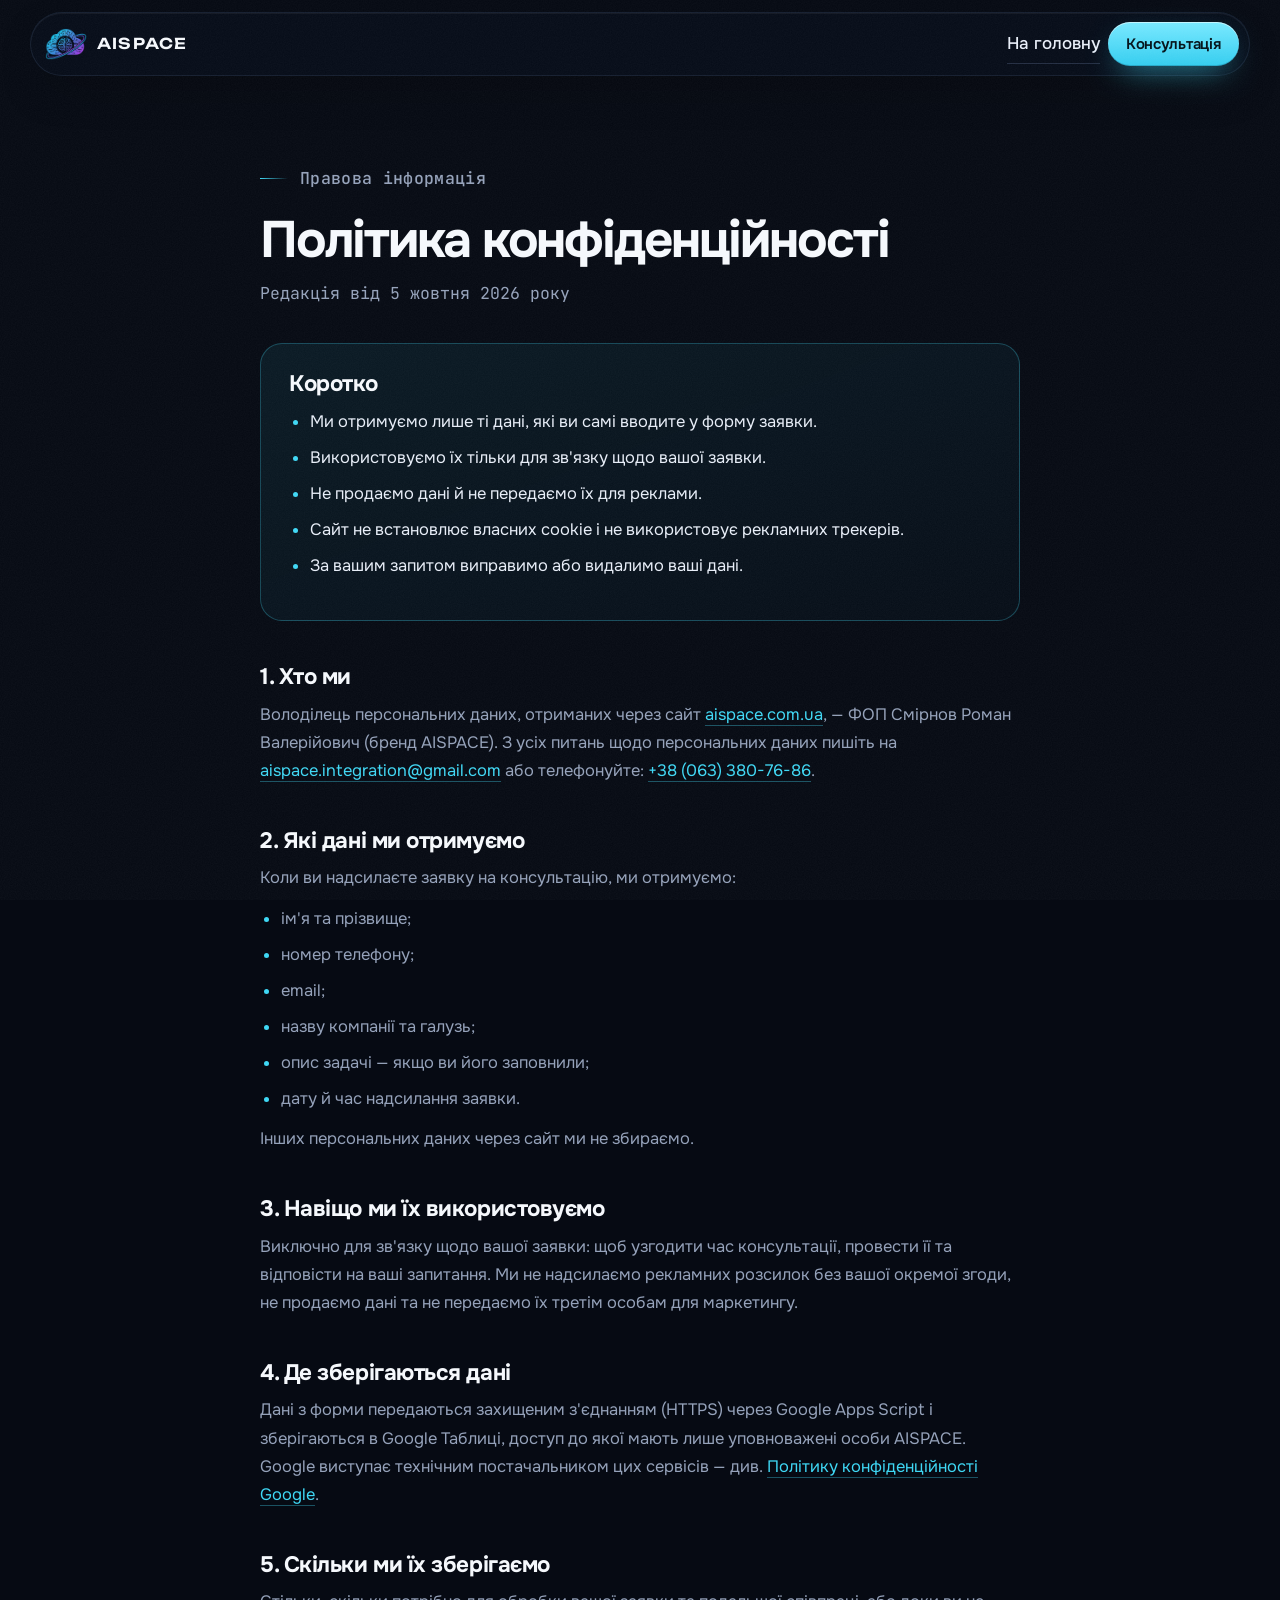
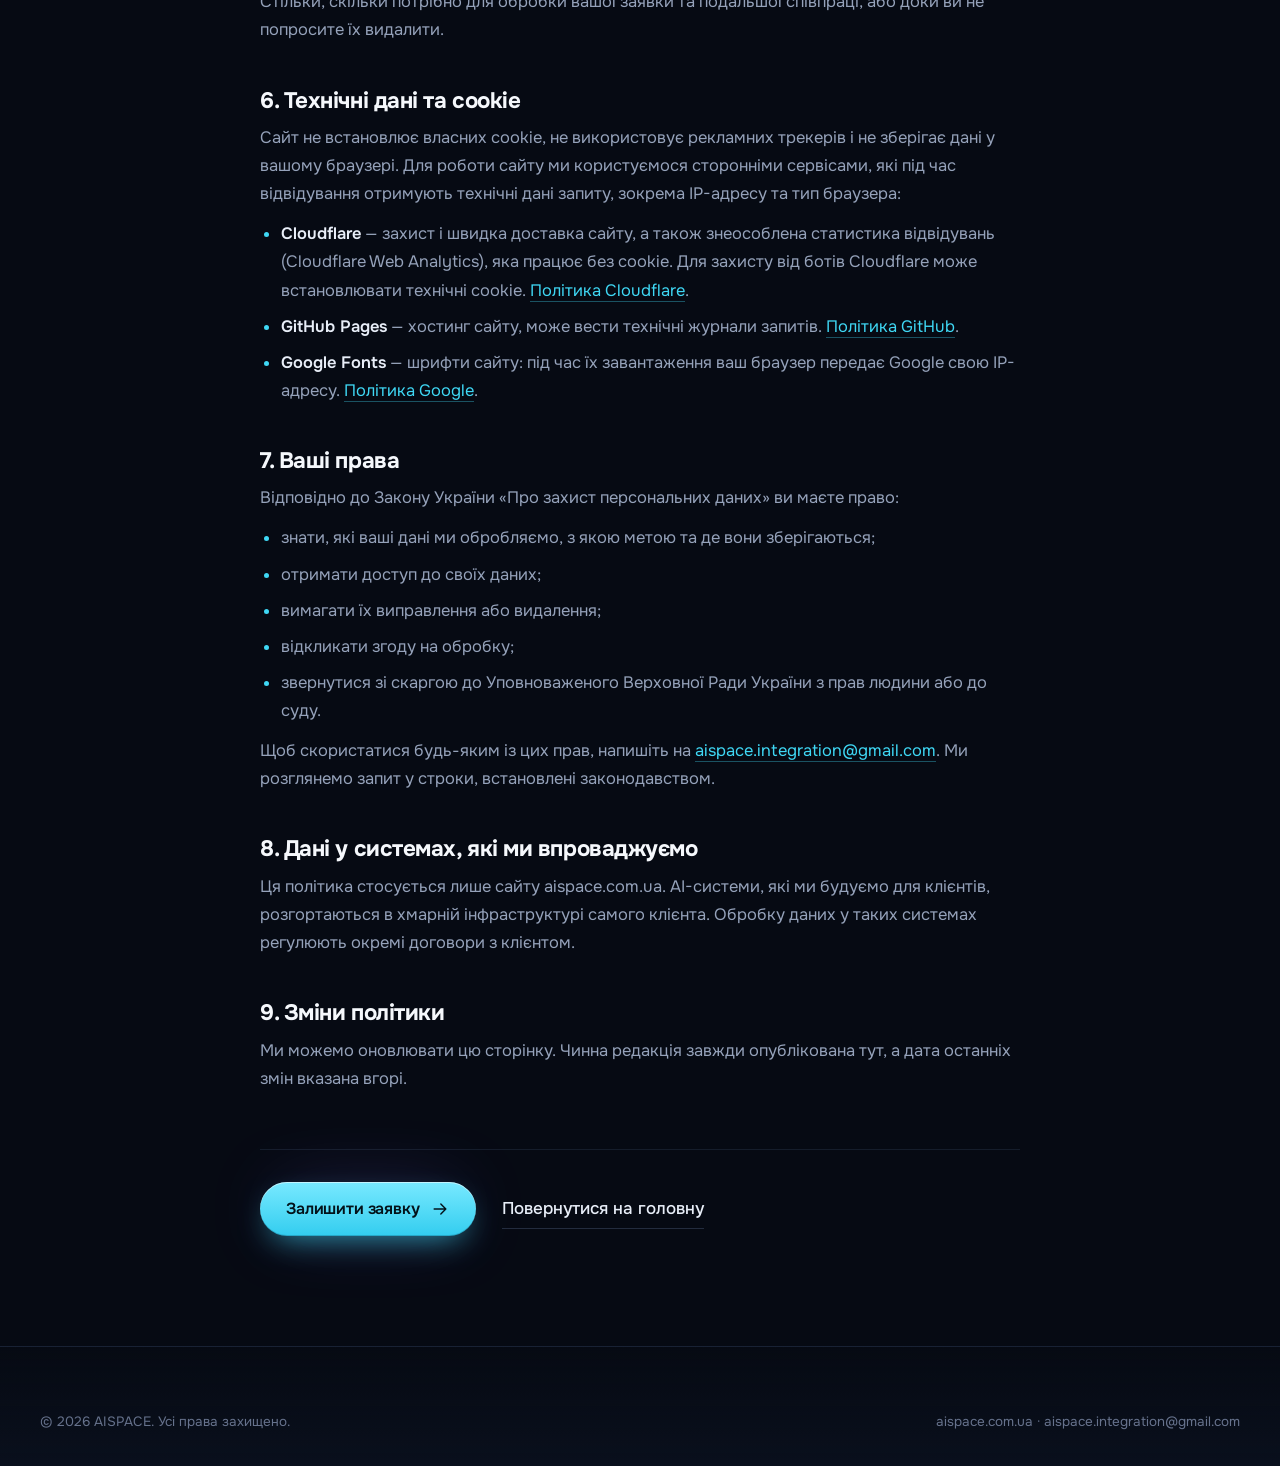
==== commit d5f18775: "Clean white background remnants from the logo mark The cloud logo had leftover white pixels where th" ====
--- a/privacy.html
+++ b/privacy.html
@@ -15,7 +15,7 @@
   <meta property="og:url" content="https://aispace.com.ua/privacy.html">
   <meta property="og:title" content="Політика конфіденційності | AISPACE">
   <meta property="og:description" content="Які дані ми отримуємо через форму на сайті, навіщо, де вони зберігаються та які у вас права.">
-  <meta property="og:image" content="https://aispace.com.ua/assets/og-image.jpg">
+  <meta property="og:image" content="https://aispace.com.ua/assets/og-image.jpg?v=2.1.1">
   <meta property="og:image:width" content="1200">
   <meta property="og:image:height" content="630">
   <meta name="twitter:card" content="summary_large_image">
@@ -29,7 +29,8 @@
   <link rel="preconnect" href="https://fonts.googleapis.com">
   <link rel="preconnect" href="https://fonts.gstatic.com" crossorigin>
   <link href="https://fonts.googleapis.com/css2?family=JetBrains+Mono:wght@400;500&family=Onest:wght@400;500;600;700&family=Unbounded:wght@500;600&display=swap" rel="stylesheet">
-  <link rel="stylesheet" href="assets/styles.css">
+  <!-- ?v= — версія для обходу кешу Cloudflare/браузера: збільшуйте при кожній зміні CSS/JS -->
+  <link rel="stylesheet" href="assets/styles.css?v=2.1.0">
 </head>
 <body>
   <a class="skip-link" href="#main">Перейти до змісту</a>
@@ -38,7 +39,7 @@
   <header class="site-header is-scrolled" id="header">
     <div class="nav-shell">
       <a class="brand" href="/" aria-label="AISPACE — на головну">
-        <img src="assets/logo-mark.webp" width="42" height="31" alt="">
+        <img src="assets/logo-mark.webp?v=2.1.1" width="42" height="31" alt="">
         <span>AISPACE</span>
       </a>
       <div class="nav-actions">
